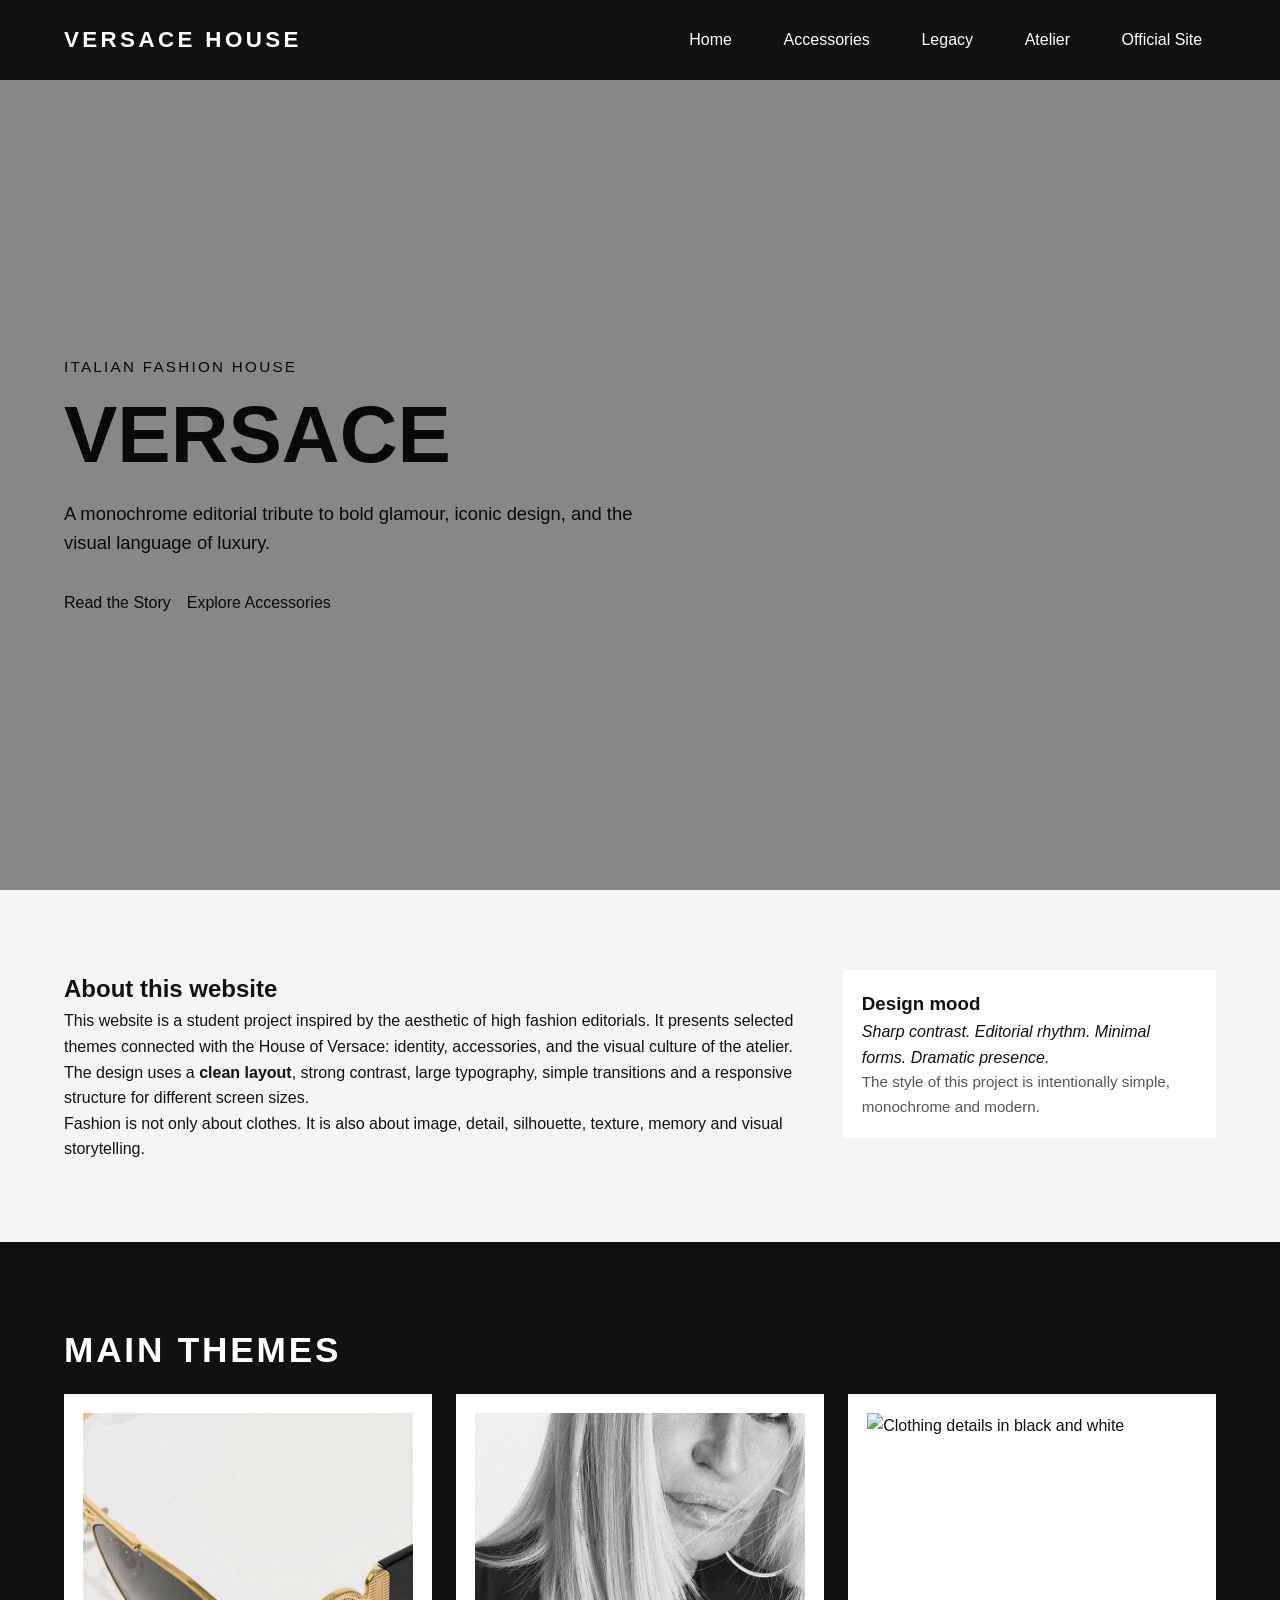
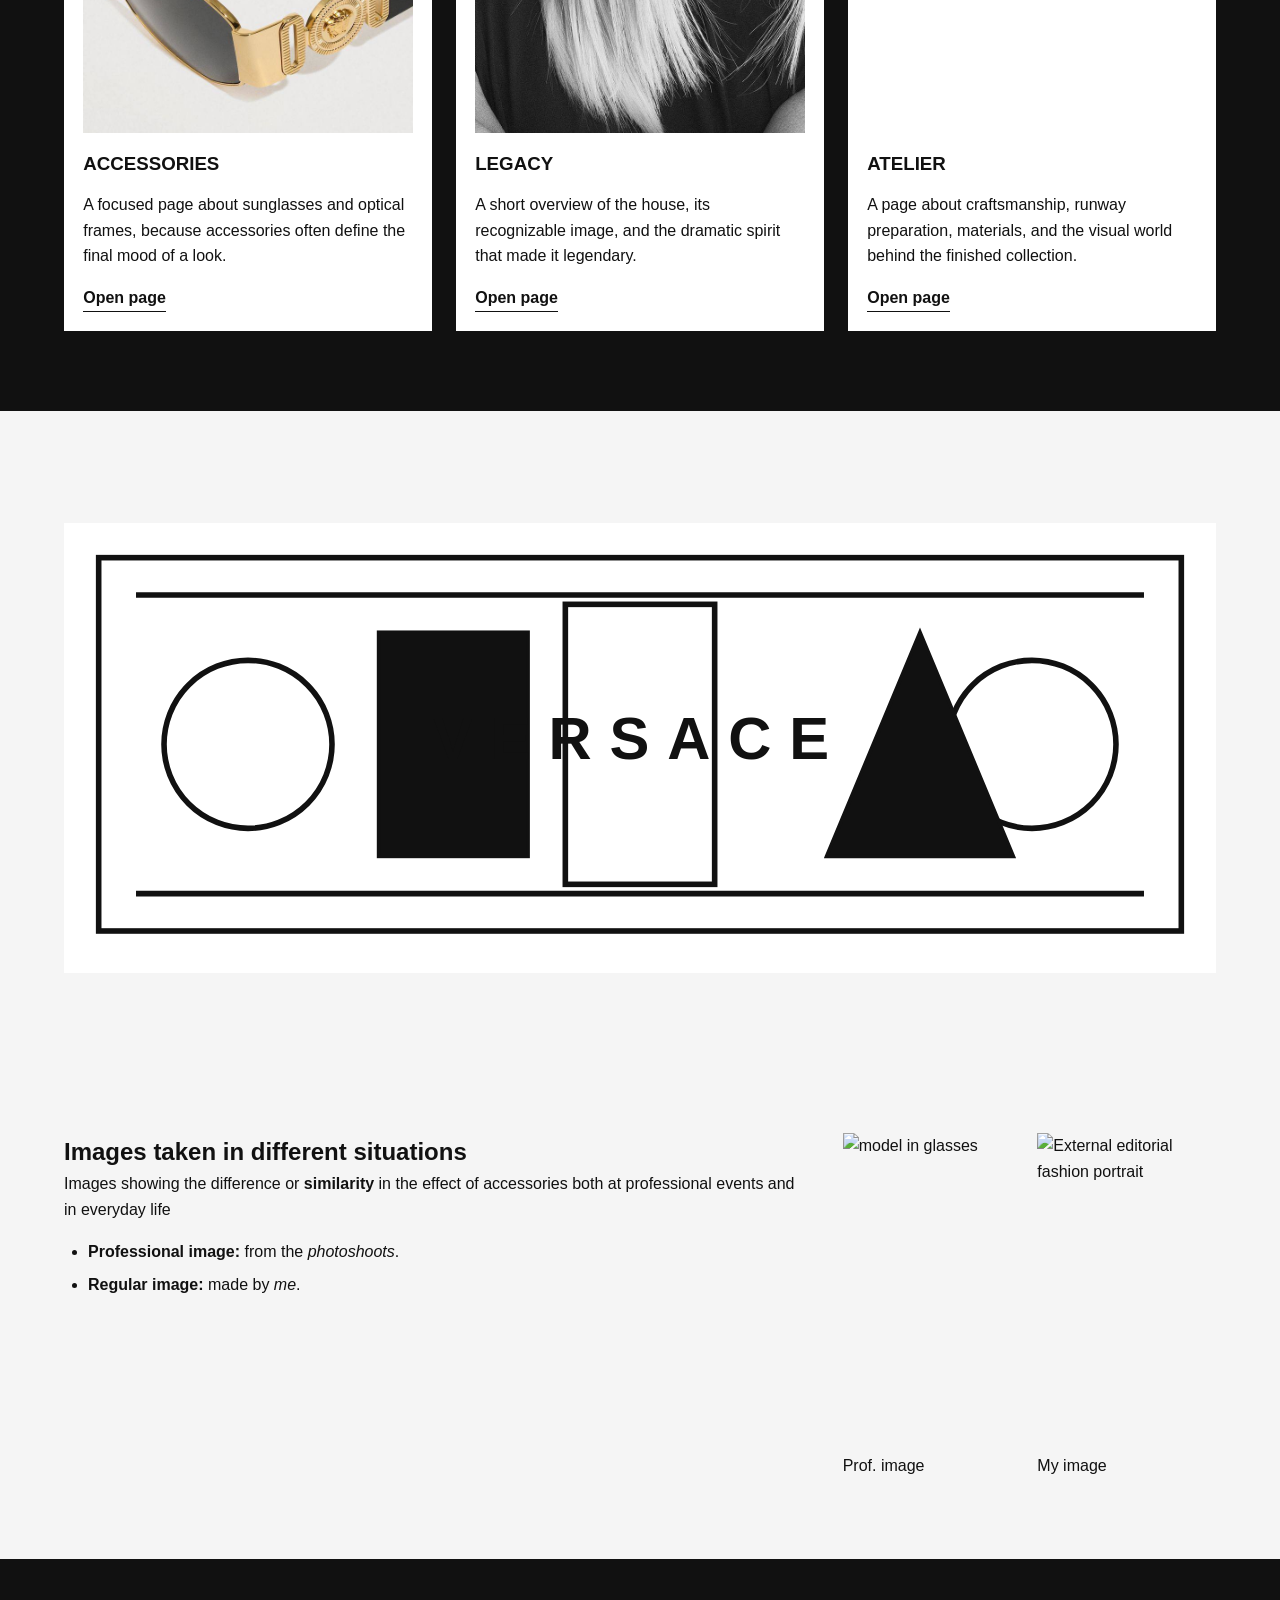
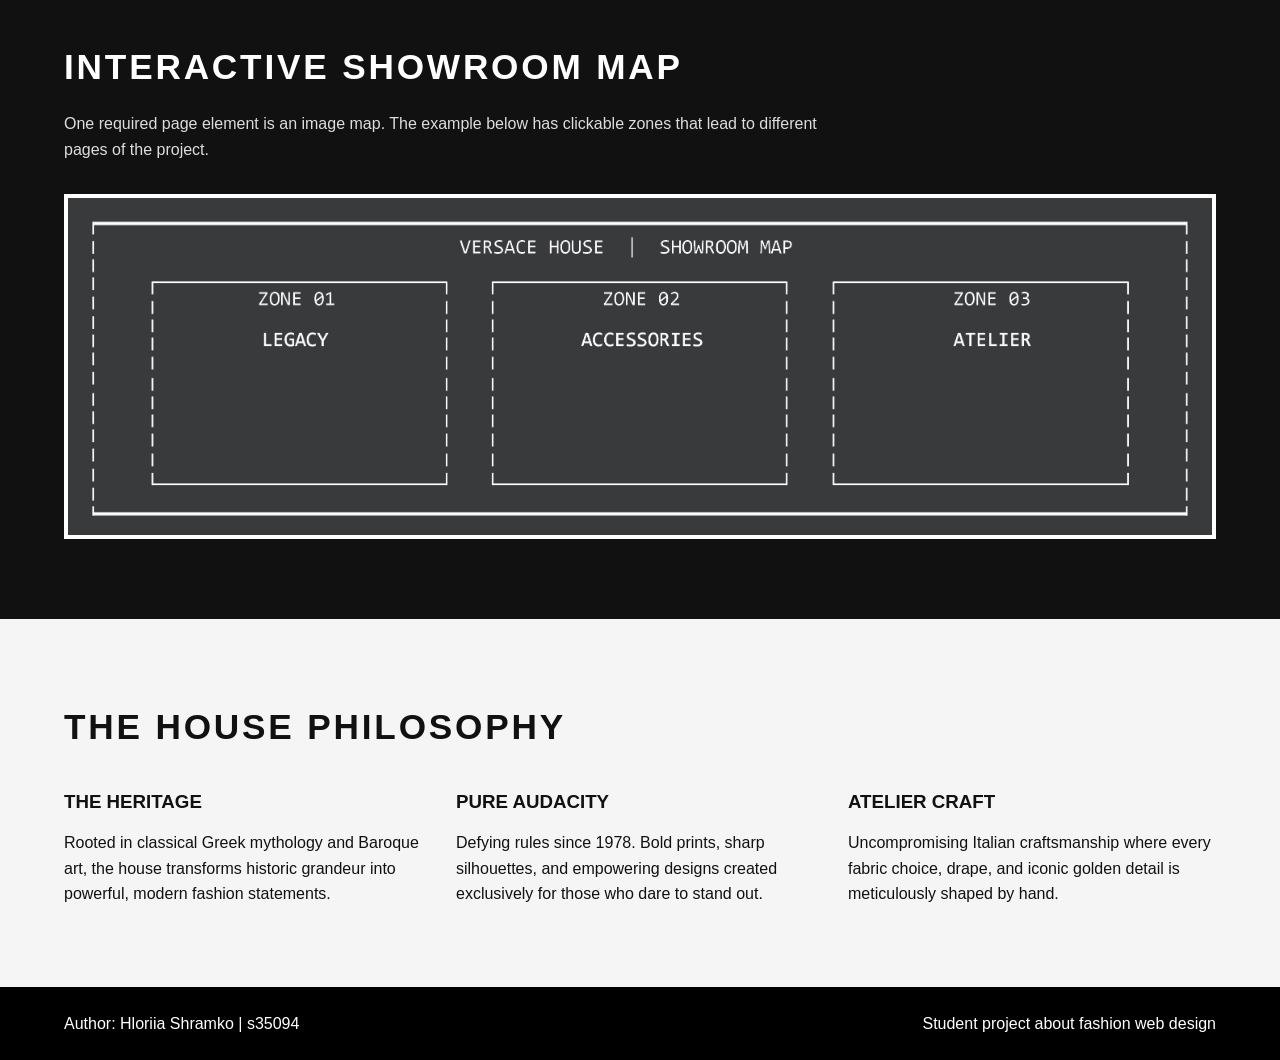
==== index.html @ b8b92d96 "Update index.html" ====
<!DOCTYPE html>
<html lang="en">
<head>
 <meta charset="UTF-8">
 <meta name="viewport" content="width=device-width, initial-scale=1.0">
 <title>Versace House | Home</title>
 <link rel="stylesheet" href="style.css">
</head>
<body>
 <header class="site-header">
  <div class="container header-row">
   <a href="index.html" class="logo">VERSACE HOUSE</a>
   <button class="menu-btn" id="menuBtn">Menu</button>
   <nav class="main-nav" id="mainNav">
    <a href="index.html">Home</a>
    <a href="accessories.html">Accessories</a>
    <a href="legacy.html">Legacy</a>
    <a href="atelier.html">Atelier</a>
    <a href="https://www.versace.com/" target="_blank">Official Site</a>
   </nav>
  </div>
 </header>
<main>
 <section class="hero hero-home">
  <div class="overlay"></div>
  <div class="container hero-container">
   <p class="hero-kicker">Italian Fashion House</p>
   <h1>Versace</h1>
   <p class="hero-text">A monochrome editorial tribute to bold glamour, iconic design, and the visual language of luxury.</p>
   <div class="hero-buttons">
    <a href="legacy.html">Read the Story</a>
    <a href="accessories.html">Explore Accessories</a>
   </div>
  </div>
 </section>
 <section class="intro section">
  <div class="container two-columns">
   <article>
    <h2>About this website</h2>
    <p>This website is a student project inspired by the aesthetic of high fashion editorials. It presents selected themes connected with the House of Versace: identity, accessories, and the visual culture of the atelier.</p>
    <p>The design uses a <b>clean layout</b>, strong contrast, large typography, simple transitions and a responsive structure for different screen sizes.</p>
    <p>Fashion is not only about clothes. It is also about image, detail, silhouette, texture, memory and visual storytelling.</p>
   </article>
   <div class="quote-box">
    <h3>Design mood</h3>
    <p><i>Sharp contrast. Editorial rhythm. Minimal forms. Dramatic presence.</i></p>
    <p class="small-text">The style of this project is intentionally simple, monochrome and modern.</p>
   </div>
  </div>
 </section>
 <section class="section dark-section">
  <div class="container">
   <h2 class="section-title">Main themes</h2>
   <div class="cards-grid">
    <article class="card">
     <img src="images/sunglasses-local.jpg" alt="Versace sunglasses close-up">
     <h3>Accessories</h3>
     <p>A focused page about sunglasses and optical frames, because accessories often define the final mood of a look.</p>
     <a href="accessories.html" class="text-link">Open page</a>
    </article>
    <article class="card">
     <img src="images/legacy-main.jpg" alt="Black and white Versace portrait">
     <h3>Legacy</h3>
     <p>A short overview of the house, its recognizable image, and the dramatic spirit that made it legendary.</p>
     <a href="legacy.html" class="text-link">Open page</a>
    </article>
    <article class="card">
     <img src="images/atelier-main.jpg" alt="Clothing details in black and white">
     <h3>Atelier</h3>
     <p>A page about craftsmanship, runway preparation, materials, and the visual world behind the finished collection.</p>
     <a href="atelier.html" class="text-link">Open page</a>
    </article>
   </div>
  </div>
 </section>
 <section class="section">
  <div class="container">
   <div class="svg-wrap">
    <svg viewBox="0 0 600 220" class="fashion-svg" xmlns="http://www.w3.org/2000/svg">
     <rect x="10" y="10" width="580" height="200" class="svg-stroke"></rect>
     <circle cx="90" cy="110" r="45" class="svg-stroke"></circle>
     <circle cx="510" cy="110" r="45" class="svg-stroke"></circle>
     <rect x="160" y="50" width="80" height="120" class="svg-fill"></rect>
     <rect x="260" y="35" width="80" height="150" class="svg-stroke"></rect>
     <polygon points="400,170 450,50 500,170" class="svg-fill"></polygon>
     <line x1="30" y1="190" x2="570" y2="190" class="svg-stroke"></line>
     <line x1="30" y1="30" x2="570" y2="30" class="svg-stroke"></line>
     <text x="300" y="118" text-anchor="middle" class="svg-text">VERSACE</text>
    </svg>
   </div>
  </div>
 </section>
 <section class="section image-text-section">
  <div class="container two-columns">
   <div>
    <h2>Images taken in different situations</h2>
    <p>Images showing the difference or <b>similarity</b> in the effect of accessories both at professional events and in everyday life</p>
    <ul class="simple-list">
     <li><b>Professional image:</b> from the <i>photoshoots</i>.</li>
     <li><b>Regular image:</b> made by <i>me</i>.</li>
    </ul>
   </div>
   <div class="image-demo-grid">
    <div class="image-box">
     <img src="images/photoshoot-glasses.jpg" alt="model in glasses">
     <p class="caption">Prof. image</p>
    </div>
    <div class="image-box">
     <img src="https://images.unsplash.com/photo-1515886657613-9f3515b0c78f?auto=format&fit=crop&w=900&q=80" alt="External editorial fashion portrait">
     <p class="caption">My image</p>
    </div>
   </div>
  </section>
  <section class="section dark-section">
   <div class="container">
    <h2 class="section-title">Interactive showroom map</h2>
    <p class="section-intro">One required page element is an image map. The example below has clickable zones that lead to different pages of the project.</p>
     <div class="map-box">
      <img src="images/map-showroom.jpg" alt="Showroom plan with clickable areas" usemap="#showroom-map" class="map-image">
      <map name="showroom-map">
        <area shape="rect" coords="20,20,220,180" href="legacy.html" alt="Open legacy page">
        <area shape="rect" coords="240,20,440,180" href="accessories.html" alt="Open accessories page">
        <area shape="rect" coords="460,20,660,180" href="atelier.html" alt="Open atelier page">
      </map>
     </div>
   </div>
  </section>
  <section class="section">
   <div class="container">
    <h2 class="section-title">The House Philosophy</h2>
    <div class="three-columns">
     <div class="column-item">
      <h3>The Heritage</h3>
      <p>Rooted in classical Greek mythology and Baroque art, the house transforms  historic grandeur into powerful, modern fashion statements.</p>
     </div>
     <div class="column-item">
       <h3>Pure Audacity</h3>
        <p>Defying rules since 1978. Bold prints, sharp silhouettes, and empowering designs created exclusively for those who dare to stand out.</p>
     </div>
     <div class="column-item">
      <h3>Atelier Craft</h3>
      <p>Uncompromising Italian craftsmanship where every fabric choice, drape, and iconic golden detail is meticulously shaped by hand.</p>
     </div>
    </div>
   </div>
  </section>
</main>
<footer class="site-footer">
 <div class="container footer-row">
  <p>Author: Hloriia Shramko | s35094</p>
  <p>Student project about fashion web design</p>
 </div>
</footer>
 <script src="script.js"></script>
</body>
</html>
---- style.css ----
/* ===== BASIC RESET ===== */
* {
  box-sizing: border-box;
  margin: 0;
  padding: 0;
}
html {
  scroll-behavior: smooth;
}
body {
  font-family: Arial, Helvetica, sans-serif;
  background-color: #f5f5f5;
  color: #111111;
  line-height: 1.6;
}
/* ===== GENERAL ===== */
.container {
  width: 90%;
  max-width: 1400px;
  margin: 0 auto;
}
.section {
  padding: 5rem 0;
}
.section-title {
  font-size: 2.2rem;
  margin-bottom: 1rem;
  text-transform: uppercase;
  letter-spacing: 0.08em;
}
.section-intro {
  max-width: 800px;
  margin-bottom: 2rem;
  color: #444444;
}
.small-text {
  font-size: 0.95rem;
  color: #555555;
}
img {
  width: 100%;
  display: block;
}
a {
  text-decoration: none;
  color: inherit;
}
ul.simple-list {
  margin-top: 1rem;
  margin-left: 1.5rem;
}
ul.simple-list li {
  margin-bottom: 0.5rem;
}
/* ===== HEADER ===== */
.site-header {
  background-color: #111111;
  color: #ffffff;
  position: sticky;
  top: 0;
  z-index: 1000;
}
.header-row {
  min-height: 80px;
  display: flex;
  justify-content: space-between;
  align-items: center;
  gap: 2rem;
}
.logo {
  font-size: 1.4rem;
  font-weight: bold;
  letter-spacing: 0.15em;
}
.main-nav {
  display: flex;
  gap: 1.5rem;
  align-items: center;
}
.main-nav a {
  padding: 0.5rem 0.8rem;
  border: 1px solid transparent;
  transition: all 0.3s ease;
}
.main-nav a:hover {
  border-color: #ffffff;
  background-color: #ffffff;
  color: #111111;
}
.menu-btn {
  display: none;
  background-color: #ffffff;
  color: #111111;
  border: none;
  padding: 0.7rem 1rem;
  cursor: pointer;
  font-weight: bold;
}
/* ===== HERO ===== */
.hero,
.sub-hero {
  position: relative;
  min-height: 90vh;
  background-position: center;
  background-size: cover;
  display: flex;
  align-items: center;
  overflow: hidden;
}
.hero-home {
  background-image: url("images/hero-main.jpg");
}
.hero-eyewear {
  background-image: url("images/eyewear-main.jpg");
}
.hero-legacy {
  background-image: url("images/legacy-main.jpg");
}
.hero-atelier {
  background-image: url("images/atelier-main.jpg");
}
.overlay {
  position: absolute;
  inset: 0;
  background-color: rgba(0, 0, 0, 0.45);
}
.hero-content {
  position: relative;
  z-index: 2;
  color: #ffffff;
  max-width: 700px;
  animation: fadeUp 1.3s ease;
}
.hero-kicker {
  text-transform: uppercase;
  letter-spacing: 0.15em;
  margin-bottom: 1rem;
  font-size: 0.95rem;
}
.hero h1,
.sub-hero h1 {
  font-size: 5rem;
  line-height: 1;
  text-transform: uppercase;
  margin-bottom: 1.5rem;
}
.hero-text {
  font-size: 1.15rem;
  max-width: 600px;
  margin-bottom: 2rem;
}
.hero-buttons {
  display: flex;
  flex-wrap: wrap;
  gap: 1rem;
}
/* ===== BUTTONS ===== */
.btn {
  display: inline-block;
  padding: 0.9rem 1.5rem;
  background-color: #111111;
  color: #ffffff;
  border: 1px solid #111111;
  transition: all 0.35s ease;
}
.btn:hover {
  background-color: #ffffff;
  color: #111111;
  transform: translateY(-3px);
  box-shadow: 0 12px 20px rgba(0, 0, 0, 0.15);
}
.btn-outline {
  background-color: transparent;
  border: 1px solid #ffffff;
}
.btn-outline:hover {
  background-color: #ffffff;
  color: #111111;
}
.text-link {
  display: inline-block;
  margin-top: 1rem;
  font-weight: bold;
  border-bottom: 1px solid #111111;
  transition: all 0.3s ease;
}
.text-link:hover {
  opacity: 0.7;
}
/* ===== LAYOUTS ===== */
.two-columns {
  display: grid;
  grid-template-columns: 2fr 1fr;
  gap: 2rem;
  align-items: start;
}
.three-columns {
  display: grid;
  grid-template-columns: repeat(3, 1fr);
  gap: 1.5rem;
}
.cards-grid {
  display: grid;
  grid-template-columns: repeat(3, 1fr);
  gap: 1.5rem;
}
.image-demo-grid {
  display: grid;
  grid-template-columns: 1fr 1fr;
  gap: 1rem;
}
.gallery-grid {
  display: grid;
  grid-template-columns: repeat(4, 1fr);
  gap: 1rem;
}
.card,
.quote-box,
.timeline-item,
.side-image,
.image-demo-grid figure {
  background-color: #ffffff;
  padding: 1.2rem;
}
.card img,
.side-image img,
.gallery-grid img,
.image-demo-grid img {
  height: 320px;
  object-fit: cover;
}
.card h3,
.three-columns h3,
.timeline-item h3 {
  margin: 1rem 0 0.8rem 0;
  text-transform: uppercase;
}
.timeline-like {
  display: grid;
  grid-template-columns: repeat(3, 1fr);
  gap: 1.5rem;
  margin-top: 2rem;
}
.center-box {
  margin-top: 2rem;
  text-align: center;
}
.dark-section {
  background-color: #111111;
  color: #ffffff;
}
.dark-section .card {
  color: #111111;
}
.dark-section .section-intro {
  color: #dddddd;
}
/* ===== SVG ===== */
.svg-wrap {
  margin-top: 2rem;
  background-color: #ffffff;
  padding: 1rem;
}
.fashion-svg {
  width: 100%;
  height: auto;
}
.svg-stroke {
  fill: none;
  stroke: #111111;
  stroke-width: 3;
}
.svg-fill {
  fill: #111111;
  stroke: #111111;
  stroke-width: 2;
}
.svg-text {
  font-size: 2rem;
  font-weight: bold;
  letter-spacing: 0.3em;
  fill: #111111;
}
/* ===== MAP ===== */
.map-box {
  margin-top: 2rem;
}
.map-image {
  max-width: 100%;
  border: 4px solid #ffffff;
}
/* ===== FOOTER ===== */
.site-footer {
  background-color: #000000;
  color: #ffffff;
  padding: 1.5rem 0;
}
.footer-row {
  display: flex;
  justify-content: space-between;
  gap: 1rem;
  flex-wrap: wrap;
}
/* ===== SIMPLE ANIMATION ===== */
@keyframes fadeUp {
  from {
    opacity: 0;
    transform: translateY(30px);
  }
  to {
    opacity: 1;
    transform: translateY(0);
  }
}
/* ===== RESPONSIVE ===== */
@media (max-width: 900px) {
  .two-columns,
  .three-columns,
  .cards-grid,
  .timeline-like,
  .gallery-grid,
  .image-demo-grid {
    grid-template-columns: 1fr 1fr;
  }
  .hero h1,
  .sub-hero h1 {
    font-size: 3.5rem;
  }
}
@media (max-width: 768px) {
  .menu-btn {
    display: block;
  }
  .main-nav {
    display: none;
    width: 100%;
    flex-direction: column;
    align-items: flex-start;
    padding-bottom: 1rem;
  }
  .main-nav.show {
    display: flex;
  }
  .header-row {
    flex-wrap: wrap;
    padding: 1rem 0;
  }
  .two-columns,
  .three-columns,
  .cards-grid,
  .timeline-like,
  .gallery-grid,
  .image-demo-grid {
    grid-template-columns: 1fr;
  }
  .hero,
  .sub-hero {
    min-height: 75vh;
  }
  .hero h1,
  .sub-hero h1 {
    font-size: 2.7rem;
  }
  .section {
    padding: 3.5rem 0;
  }
}
@media (min-width: 1600px) {
  body {
    font-size: 1.1rem;
  }
  .hero h1,
  .sub-hero h1 {
    font-size: 6rem;
  }
  .card img,
  .side-image img,
  .gallery-grid img,
  .image-demo-grid img {
    height: 380px;
  }
}
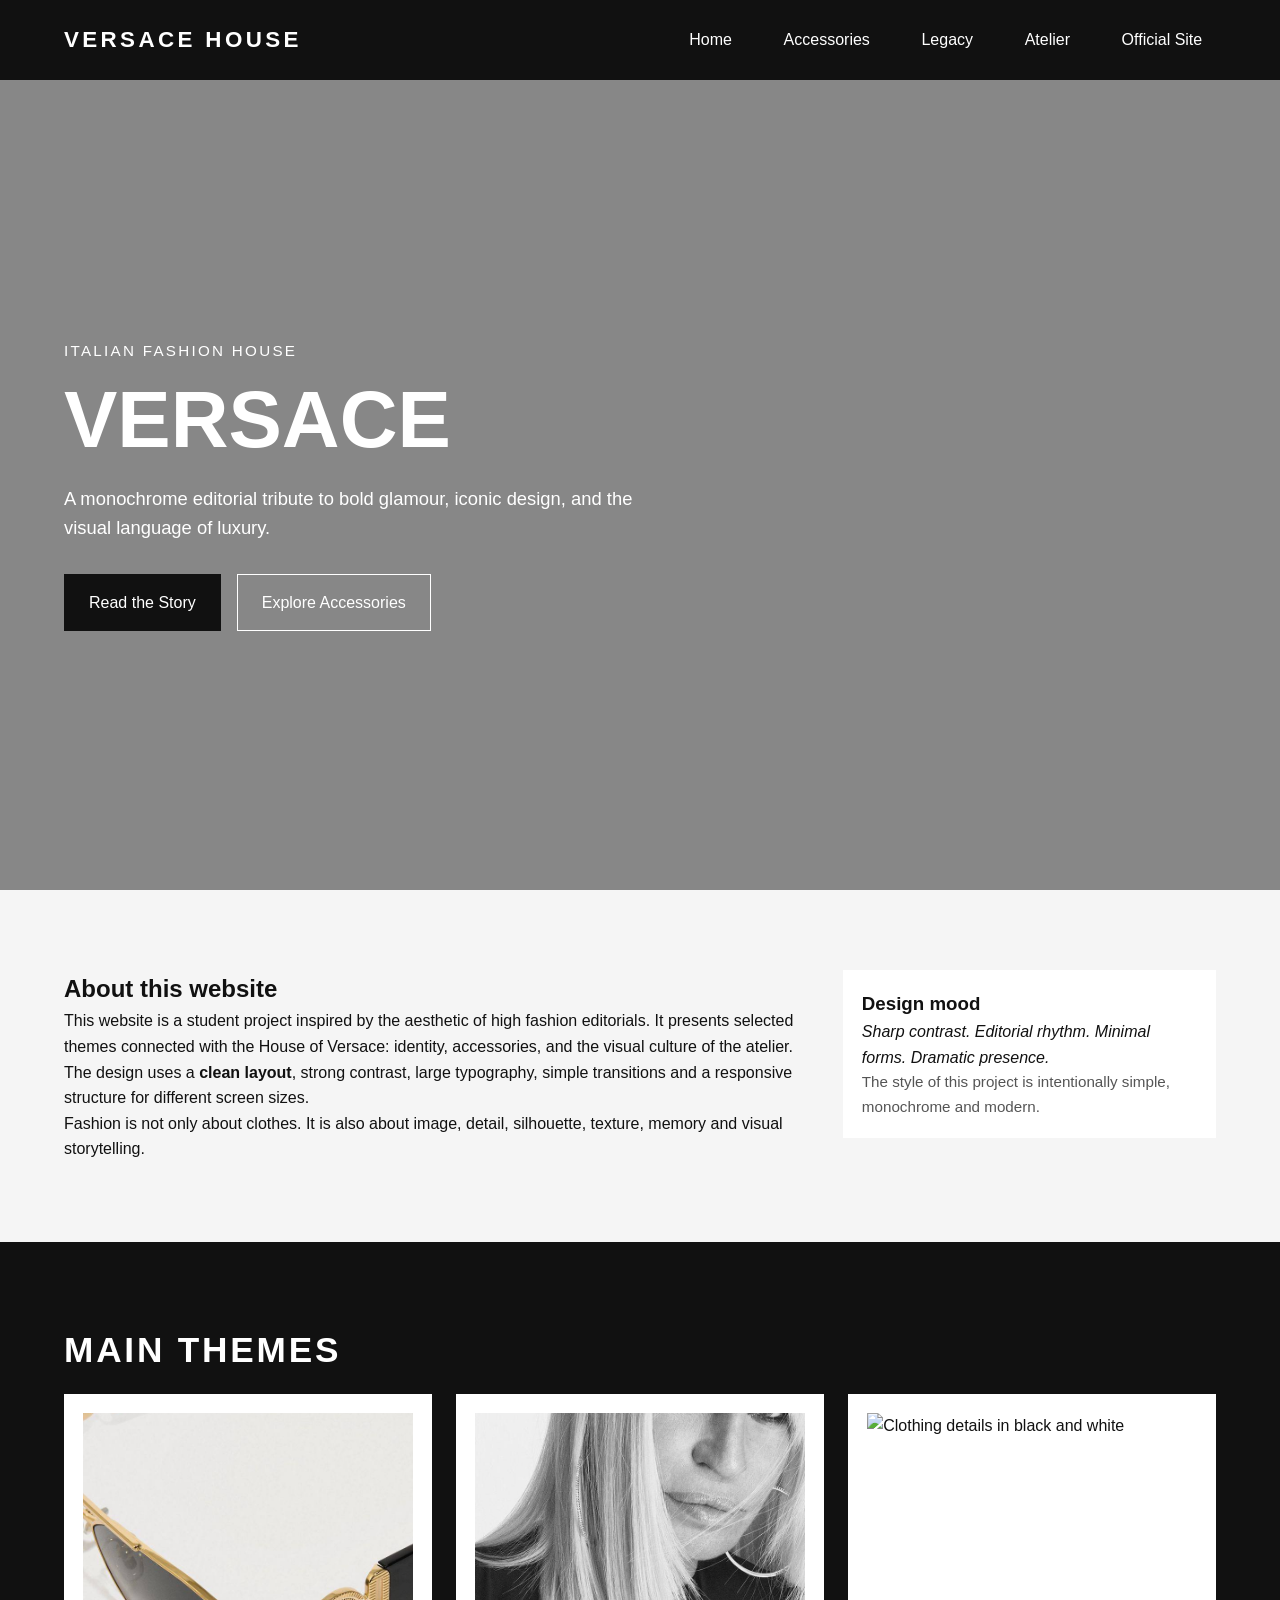
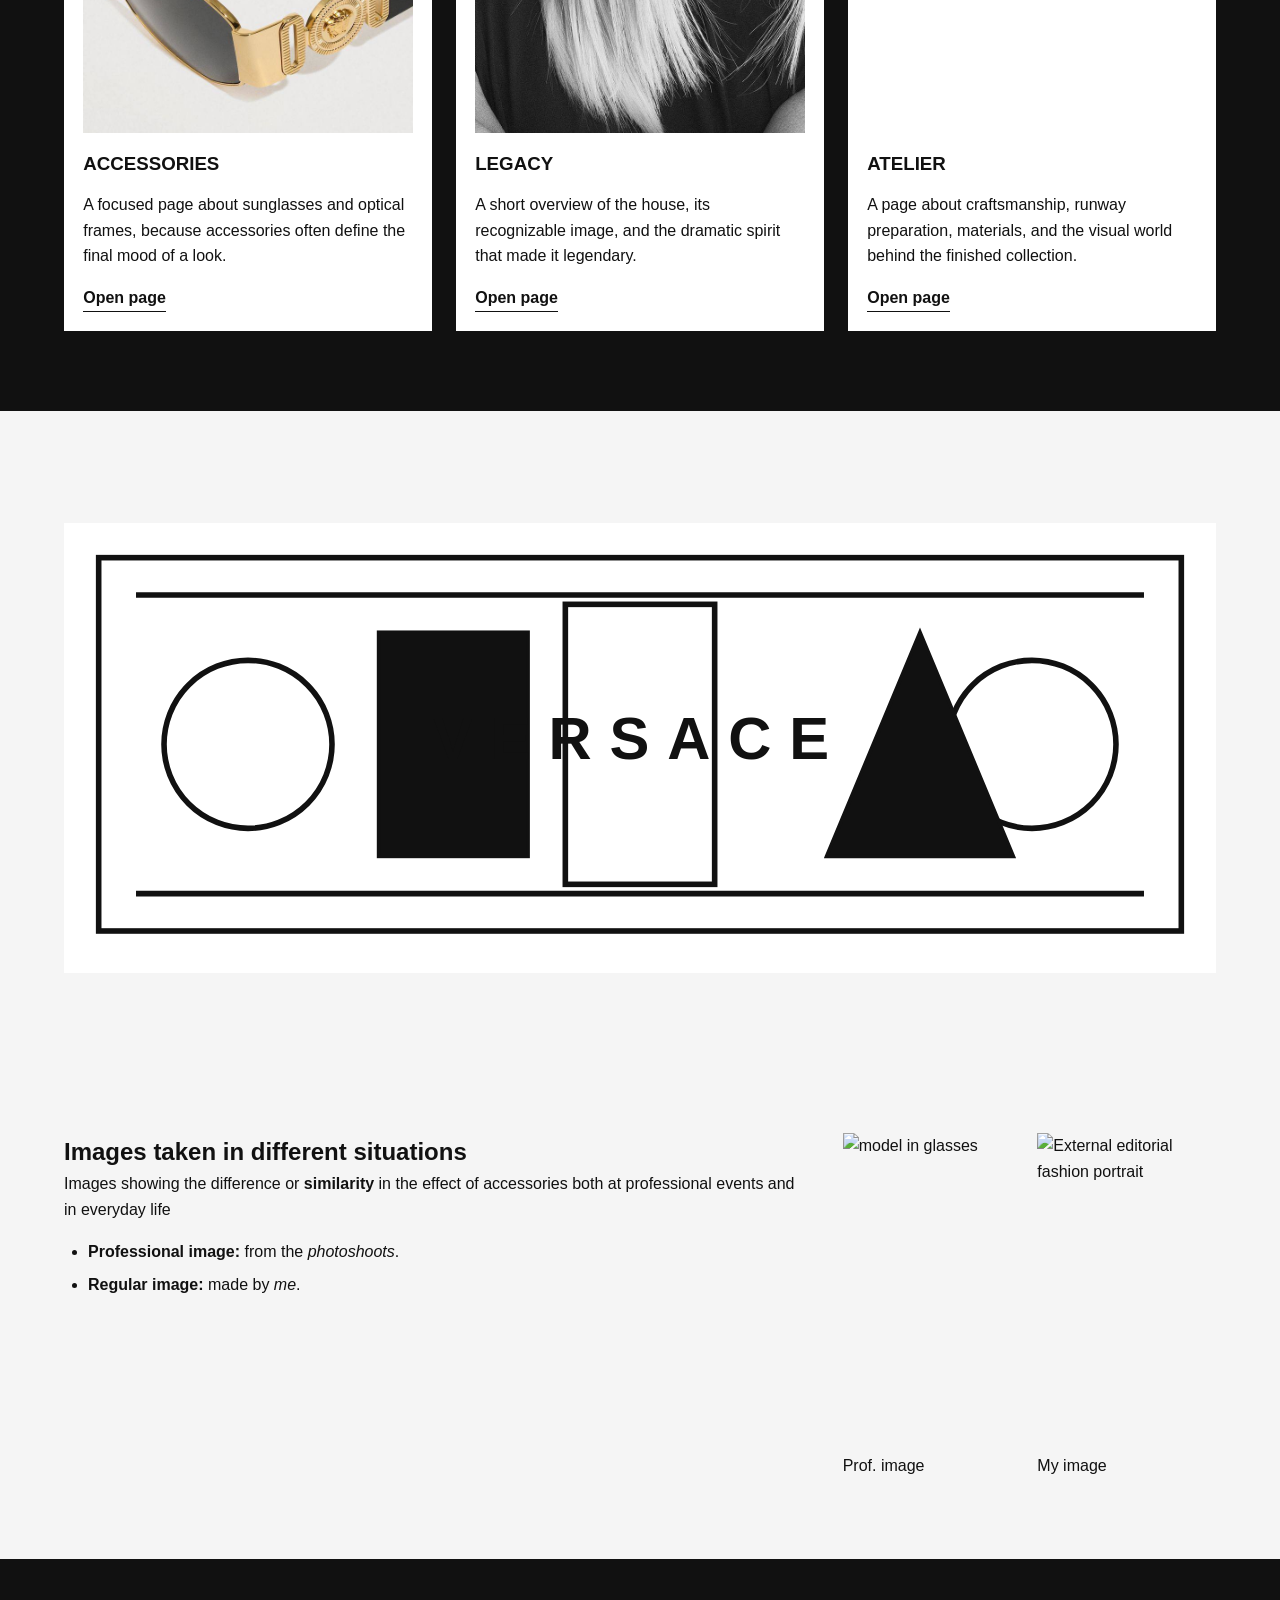
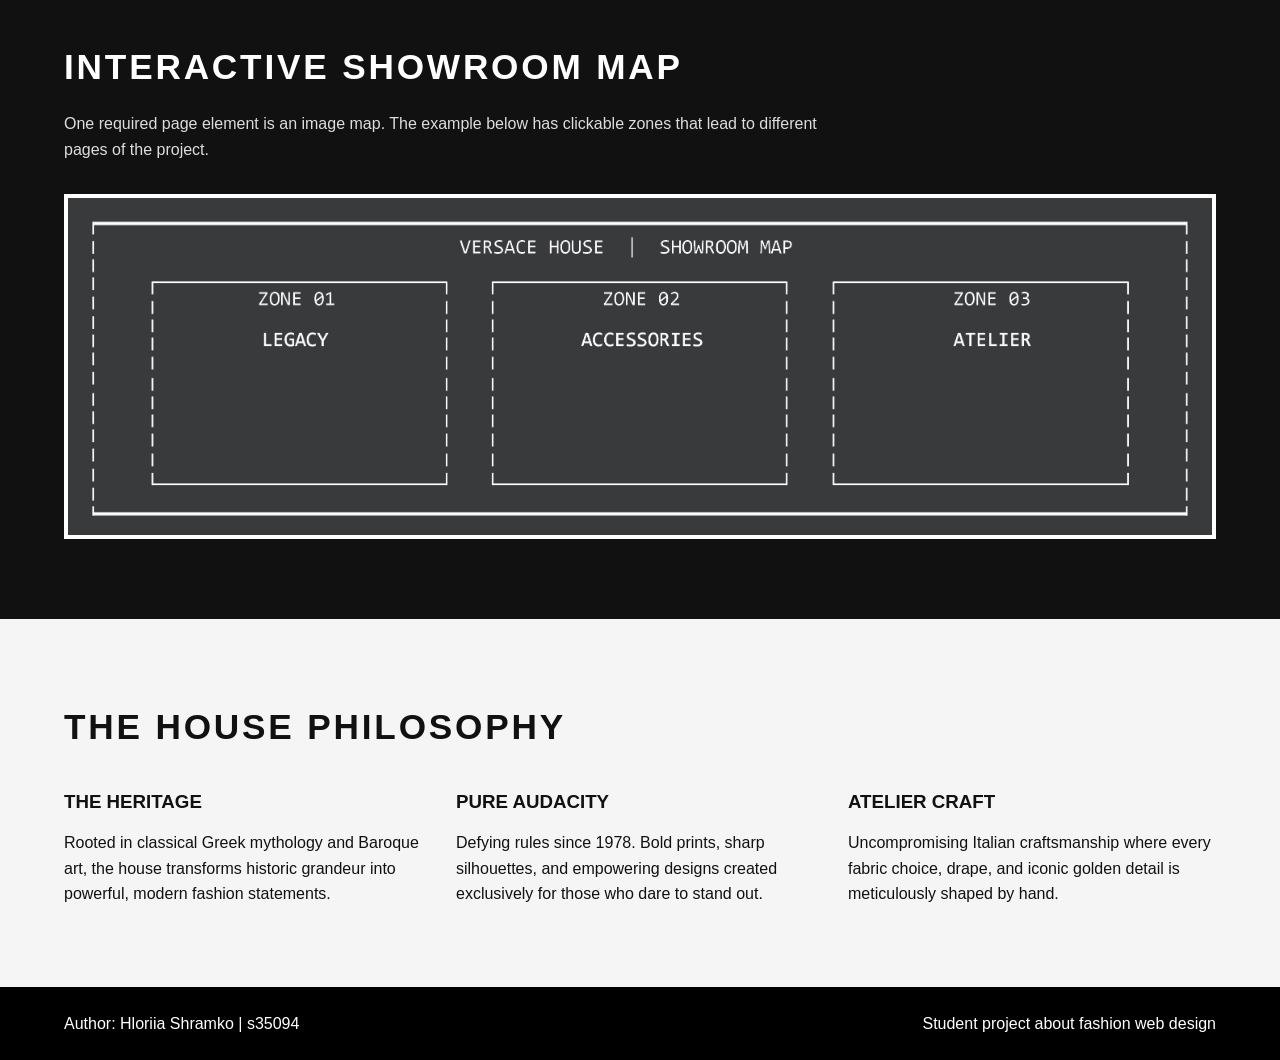
==== commit 0c92af1e: "Update index.html" ====
--- a/index.html
+++ b/index.html
@@ -23,13 +23,15 @@
 <main>
  <section class="hero hero-home">
   <div class="overlay"></div>
-  <div class="container hero-container">
-   <p class="hero-kicker">Italian Fashion House</p>
-   <h1>Versace</h1>
-   <p class="hero-text">A monochrome editorial tribute to bold glamour, iconic design, and the visual language of luxury.</p>
-   <div class="hero-buttons">
-    <a href="legacy.html">Read the Story</a>
-    <a href="accessories.html">Explore Accessories</a>
+  <div class="container">
+   <div class="hero-content">
+    <p class="hero-kicker">Italian Fashion House</p>
+    <h1>Versace</h1>
+    <p class="hero-text">A monochrome editorial tribute to bold glamour, iconic design, and the visual language of luxury.</p>
+    <div class="hero-buttons">
+     <a href="legacy.html" class="btn">Read the Story</a>
+     <a href="accessories.html" class="btn btn-outline">Explore Accessories</a>
+    </div>
    </div>
   </div>
  </section>
@@ -56,8 +58,7 @@
      <img src="images/sunglasses-local.jpg" alt="Versace sunglasses close-up">
      <h3>Accessories</h3>
      <p>A focused page about sunglasses and optical frames, because accessories often define the final mood of a look.</p>
-     <a href="accessories.html" class="text-link">Open page</a>
-    </article>
+     <a href="accessories.html" class="text-link">Open page</a> </article>
     <article class="card">
      <img src="images/legacy-main.jpg" alt="Black and white Versace portrait">
      <h3>Legacy</h3>
@@ -73,7 +74,7 @@
    </div>
   </div>
  </section>
- <section class="section">
+ <div class="section">
   <div class="container">
    <div class="svg-wrap">
     <svg viewBox="0 0 600 220" class="fashion-svg" xmlns="http://www.w3.org/2000/svg">
@@ -89,14 +90,12 @@
     </svg>
    </div>
   </div>
- </section>
+ </div>
  <section class="section image-text-section">
   <div class="container two-columns">
    <div>
-    <h2>Images taken in different situations</h2>
-    <p>Images showing the difference or <b>similarity</b> in the effect of accessories both at professional events and in everyday life</p>
-    <ul class="simple-list">
-     <li><b>Professional image:</b> from the <i>photoshoots</i>.</li>
+    <h2>Images taken in different situations</h2> <p>Images showing the difference or <b>similarity</b> in the effect of accessories both at professional events and in everyday life</p>
+    <ul class="simple-list"> <li><b>Professional image:</b> from the <i>photoshoots</i>.</li>
      <li><b>Regular image:</b> made by <i>me</i>.</li>
     </ul>
    </div>
@@ -110,40 +109,40 @@
      <p class="caption">My image</p>
     </div>
    </div>
-  </section>
-  <section class="section dark-section">
-   <div class="container">
-    <h2 class="section-title">Interactive showroom map</h2>
-    <p class="section-intro">One required page element is an image map. The example below has clickable zones that lead to different pages of the project.</p>
-     <div class="map-box">
-      <img src="images/map-showroom.jpg" alt="Showroom plan with clickable areas" usemap="#showroom-map" class="map-image">
-      <map name="showroom-map">
-        <area shape="rect" coords="20,20,220,180" href="legacy.html" alt="Open legacy page">
-        <area shape="rect" coords="240,20,440,180" href="accessories.html" alt="Open accessories page">
-        <area shape="rect" coords="460,20,660,180" href="atelier.html" alt="Open atelier page">
-      </map>
-     </div>
-   </div>
-  </section>
-  <section class="section">
-   <div class="container">
-    <h2 class="section-title">The House Philosophy</h2>
-    <div class="three-columns">
-     <div class="column-item">
-      <h3>The Heritage</h3>
-      <p>Rooted in classical Greek mythology and Baroque art, the house transforms  historic grandeur into powerful, modern fashion statements.</p>
-     </div>
-     <div class="column-item">
-       <h3>Pure Audacity</h3>
-        <p>Defying rules since 1978. Bold prints, sharp silhouettes, and empowering designs created exclusively for those who dare to stand out.</p>
-     </div>
-     <div class="column-item">
-      <h3>Atelier Craft</h3>
-      <p>Uncompromising Italian craftsmanship where every fabric choice, drape, and iconic golden detail is meticulously shaped by hand.</p>
-     </div>
+  </div> </section>
+ <section class="section dark-section">
+  <div class="container">
+   <h2 class="section-title">Interactive showroom map</h2>
+   <p class="section-intro">One required page element is an image map. The example below has clickable zones that lead to different pages of the project.</p>
+    <div class="map-box">
+     <img src="images/map-showroom.jpg" alt="Showroom plan with clickable areas" usemap="#showroom-map" class="map-image">
+     <map name="showroom-map">
+       <area shape="rect" coords="20,20,220,180" href="legacy.html" alt="Open legacy page">
+       <area shape="rect" coords="240,20,440,180" href="accessories.html" alt="Open accessories page">
+       <area shape="rect" coords="460,20,660,180" href="atelier.html" alt="Open atelier page">
+     </map>
+    </div>
+  </div>
+ </section>
+ <section class="section">
+  <div class="container">
+   <h2 class="section-title">The House Philosophy</h2>
+   <div class="three-columns">
+    <div class="column-item">
+     <h3>The Heritage</h3>
+     <p>Rooted in classical Greek mythology and Baroque art, the house transforms historic grandeur into powerful, modern fashion statements.</p>
+    </div>
+    <div class="column-item">
+      <h3>Pure Audacity</h3>
+       <p>Defying rules since 1978. Bold prints, sharp silhouettes, and empowering designs created exclusively for those who dare to stand out.</p>
+    </div>
+    <div class="column-item">
+     <h3>Atelier Craft</h3>
+     <p>Uncompromising Italian craftsmanship where every fabric choice, drape, and iconic golden detail is meticulously shaped by hand.</p>
     </div>
    </div>
-  </section>
+  </div>
+ </section>
 </main>
 <footer class="site-footer">
  <div class="container footer-row">
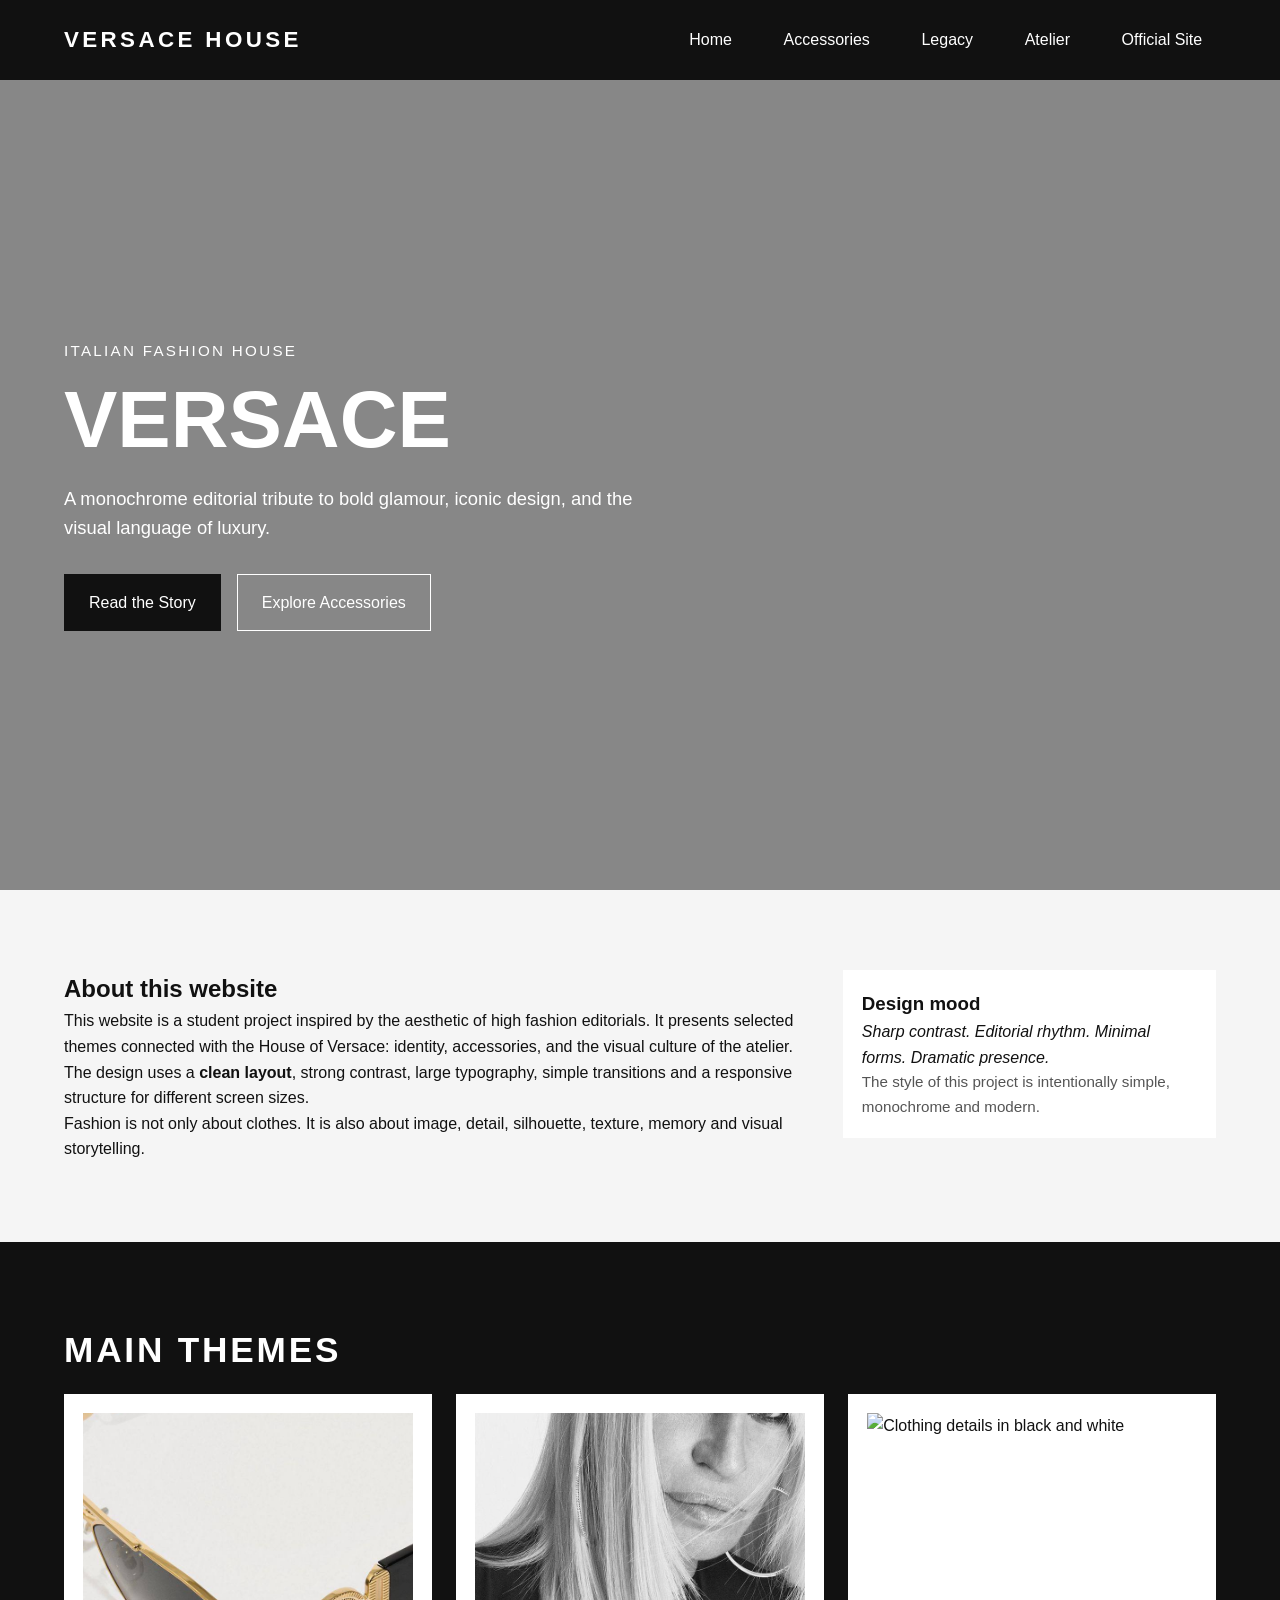
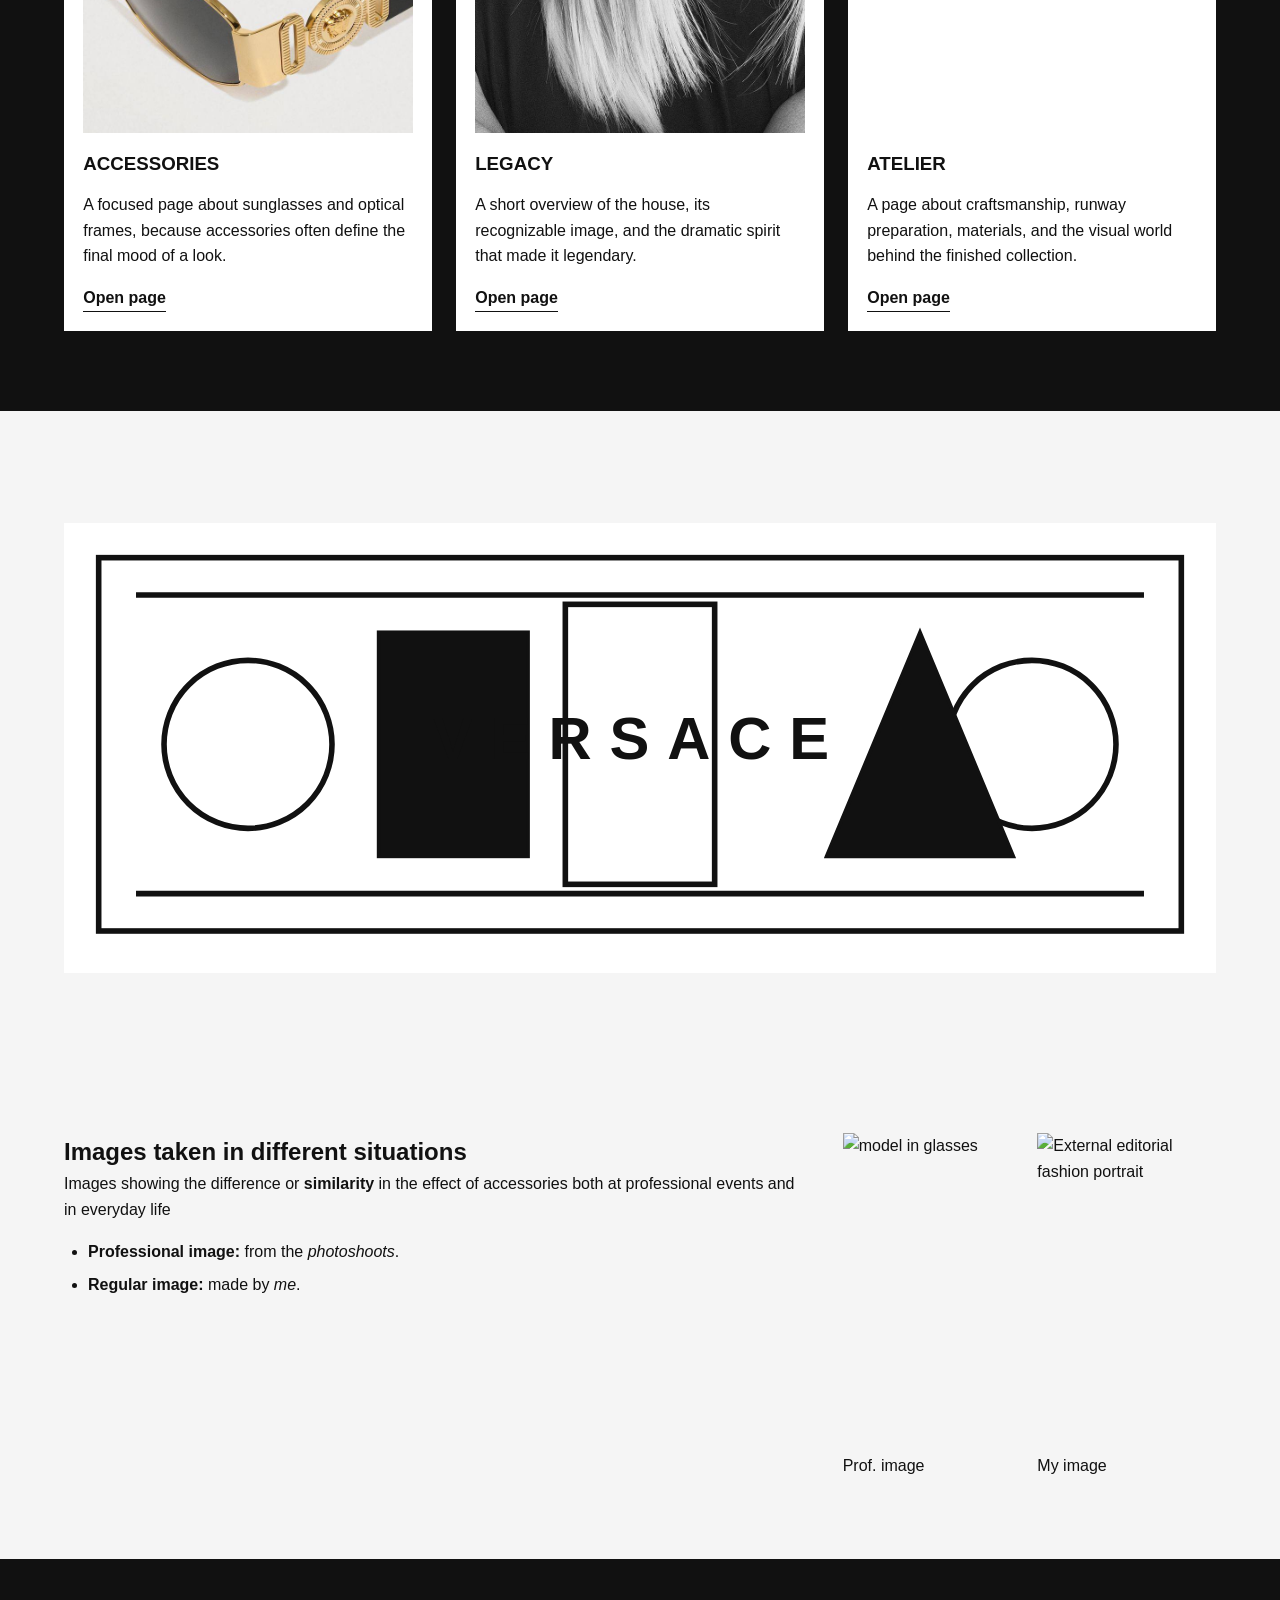
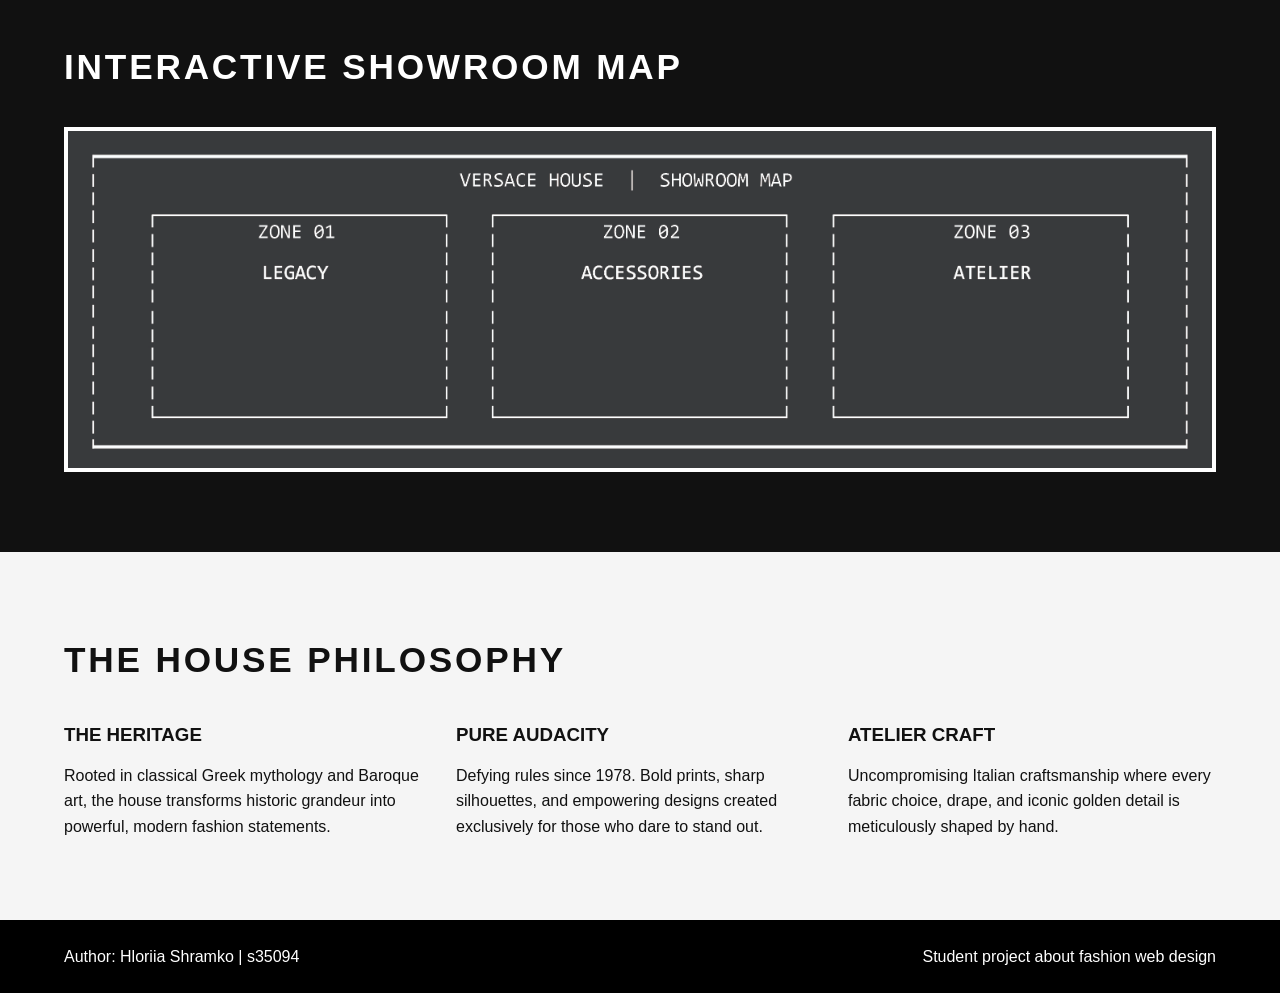
==== commit 61efc2aa: "Update index.html" ====
--- a/index.html
+++ b/index.html
@@ -113,8 +113,7 @@
  <section class="section dark-section">
   <div class="container">
    <h2 class="section-title">Interactive showroom map</h2>
-   <p class="section-intro">One required page element is an image map. The example below has clickable zones that lead to different pages of the project.</p>
-    <div class="map-box">
+   <div class="map-box">
      <img src="images/map-showroom.jpg" alt="Showroom plan with clickable areas" usemap="#showroom-map" class="map-image">
      <map name="showroom-map">
        <area shape="rect" coords="20,20,220,180" href="legacy.html" alt="Open legacy page">
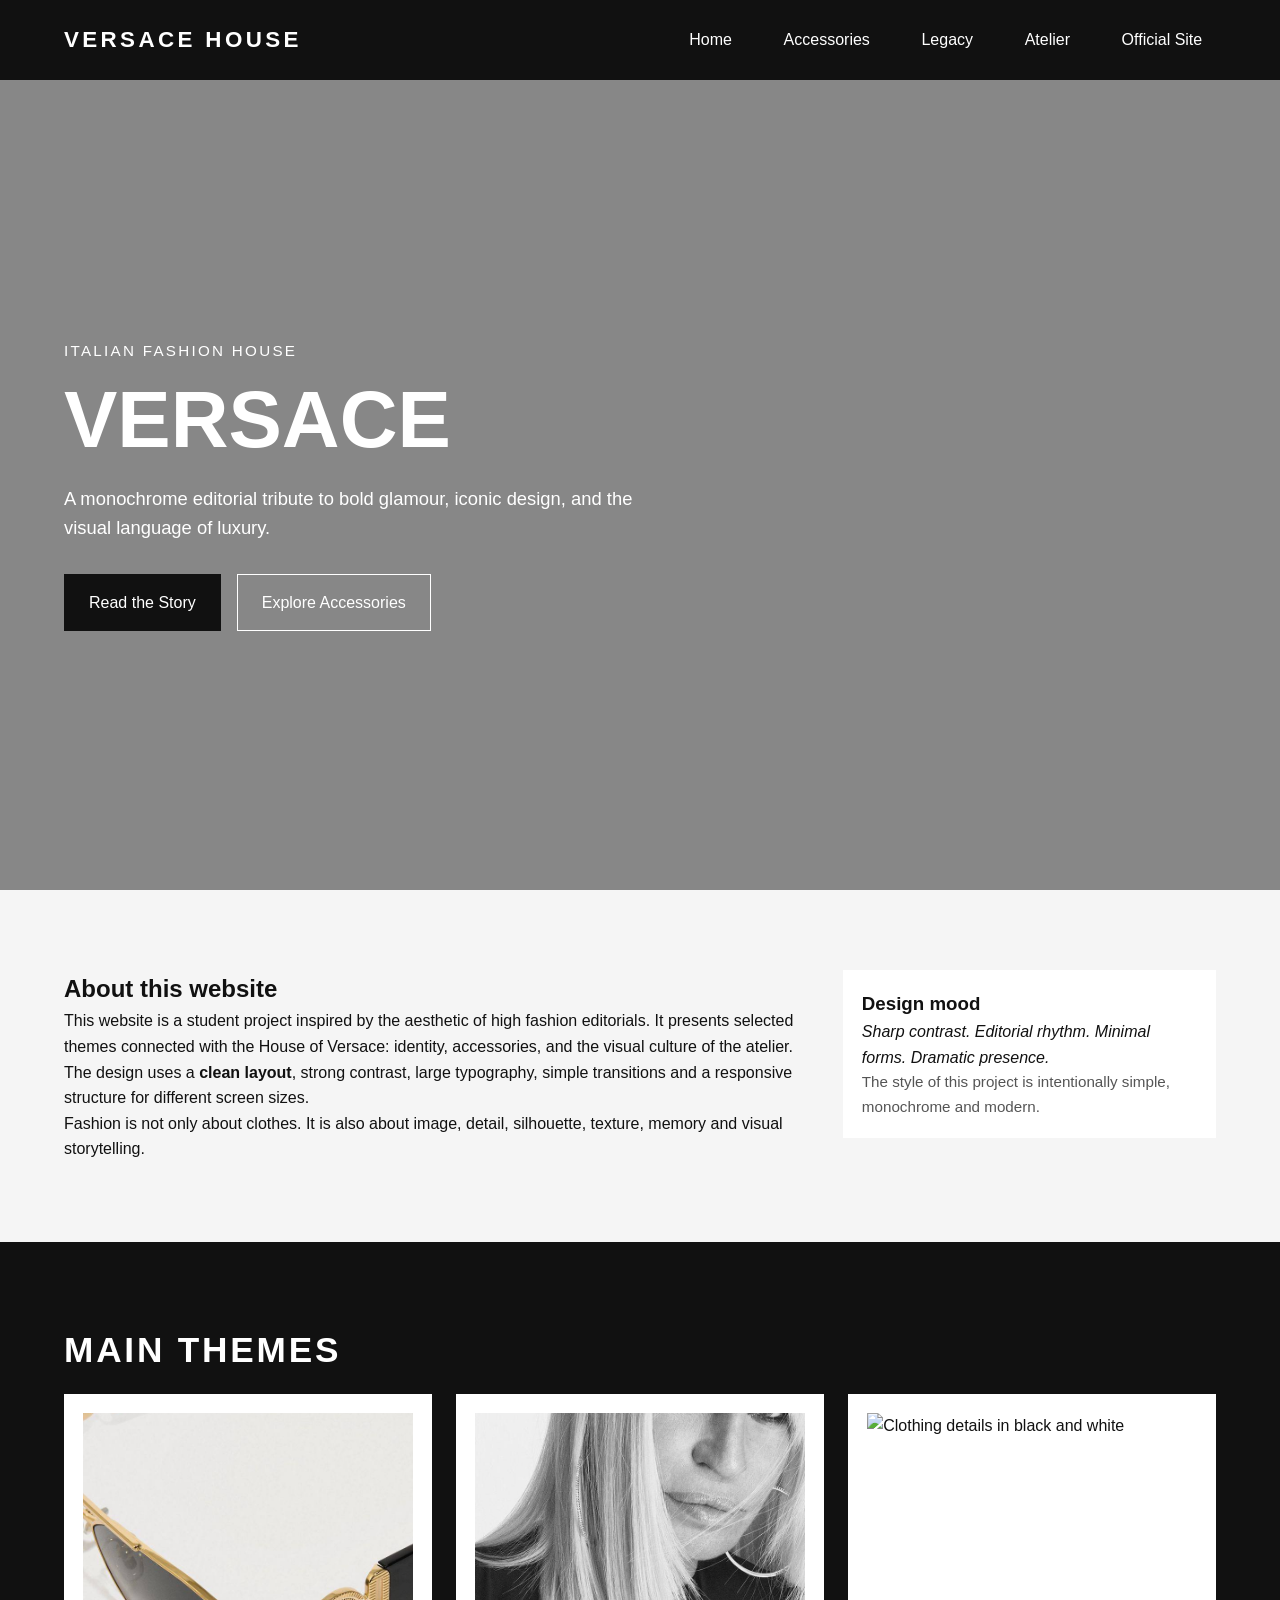
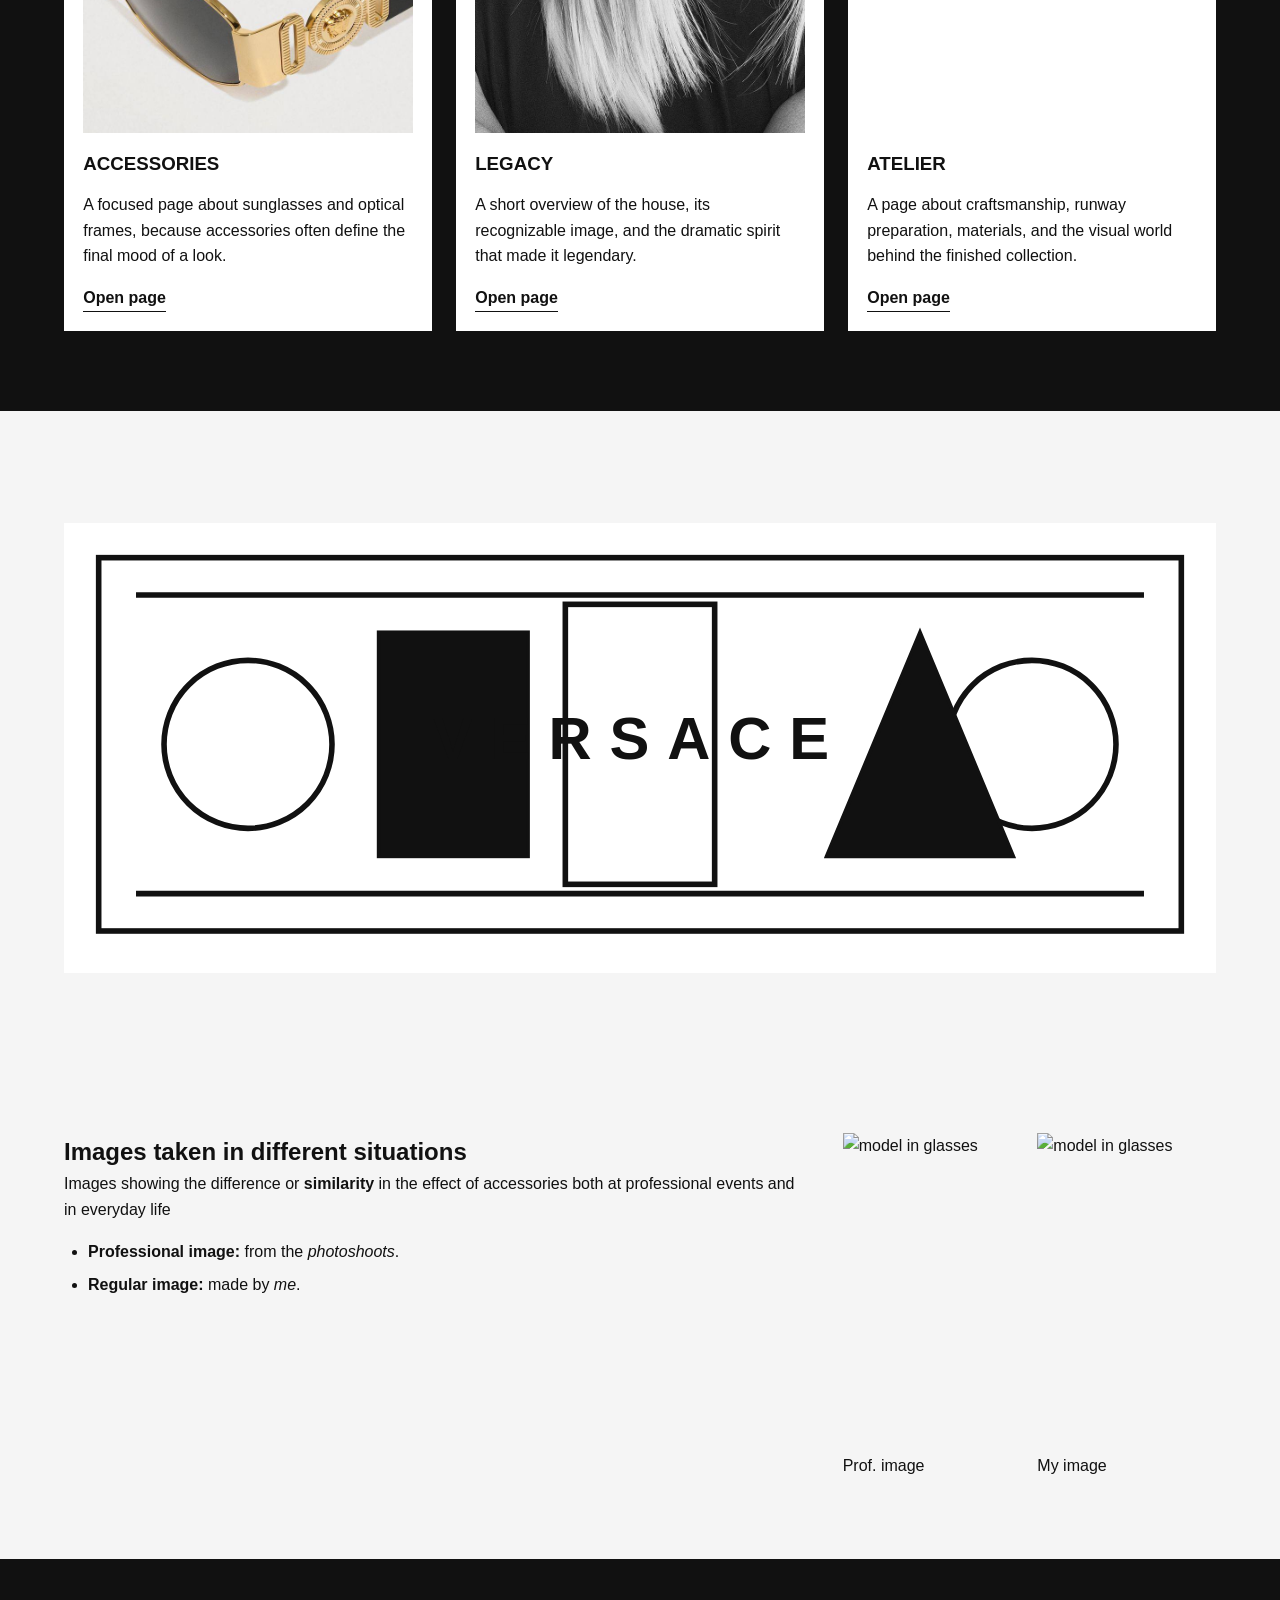
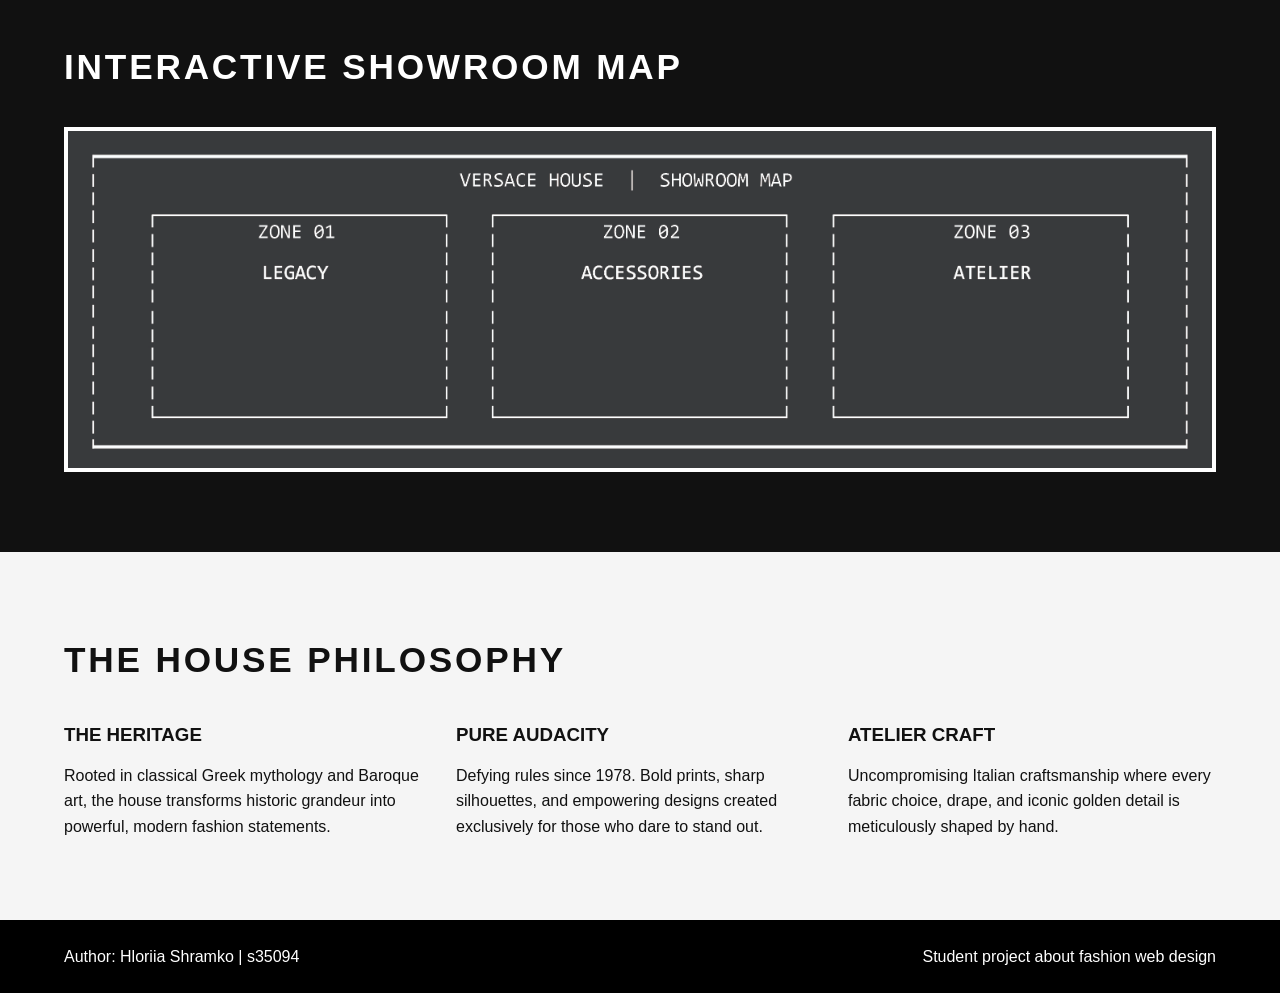
==== commit c3f6f40b: "Update index.html" ====
--- a/index.html
+++ b/index.html
@@ -101,11 +101,11 @@
    </div>
    <div class="image-demo-grid">
     <div class="image-box">
-     <img src="images/photoshoot-glasses.jpg" alt="model in glasses">
+     <img src="https://pin.it/13hw63V65" alt="model in glasses">
      <p class="caption">Prof. image</p>
     </div>
     <div class="image-box">
-     <img src="https://images.unsplash.com/photo-1515886657613-9f3515b0c78f?auto=format&fit=crop&w=900&q=80" alt="External editorial fashion portrait">
+      <img src="images/photoshoot-glasses.jpg" alt="model in glasses">
      <p class="caption">My image</p>
     </div>
    </div>
@@ -116,9 +116,9 @@
    <div class="map-box">
      <img src="images/map-showroom.jpg" alt="Showroom plan with clickable areas" usemap="#showroom-map" class="map-image">
      <map name="showroom-map">
-       <area shape="rect" coords="20,20,220,180" href="legacy.html" alt="Open legacy page">
-       <area shape="rect" coords="240,20,440,180" href="accessories.html" alt="Open accessories page">
-       <area shape="rect" coords="460,20,660,180" href="atelier.html" alt="Open atelier page">
+       <area shape="rect" coords="50,50,230,175" href="legacy.html" alt="Open legacy page">
+       <area shape="rect" coords="255,50,435,175" href="accessories.html" alt="Open accessories page">
+       <area shape="rect" coords="460,50,640,175" href="atelier.html" alt="Open atelier page">
      </map>
     </div>
   </div>
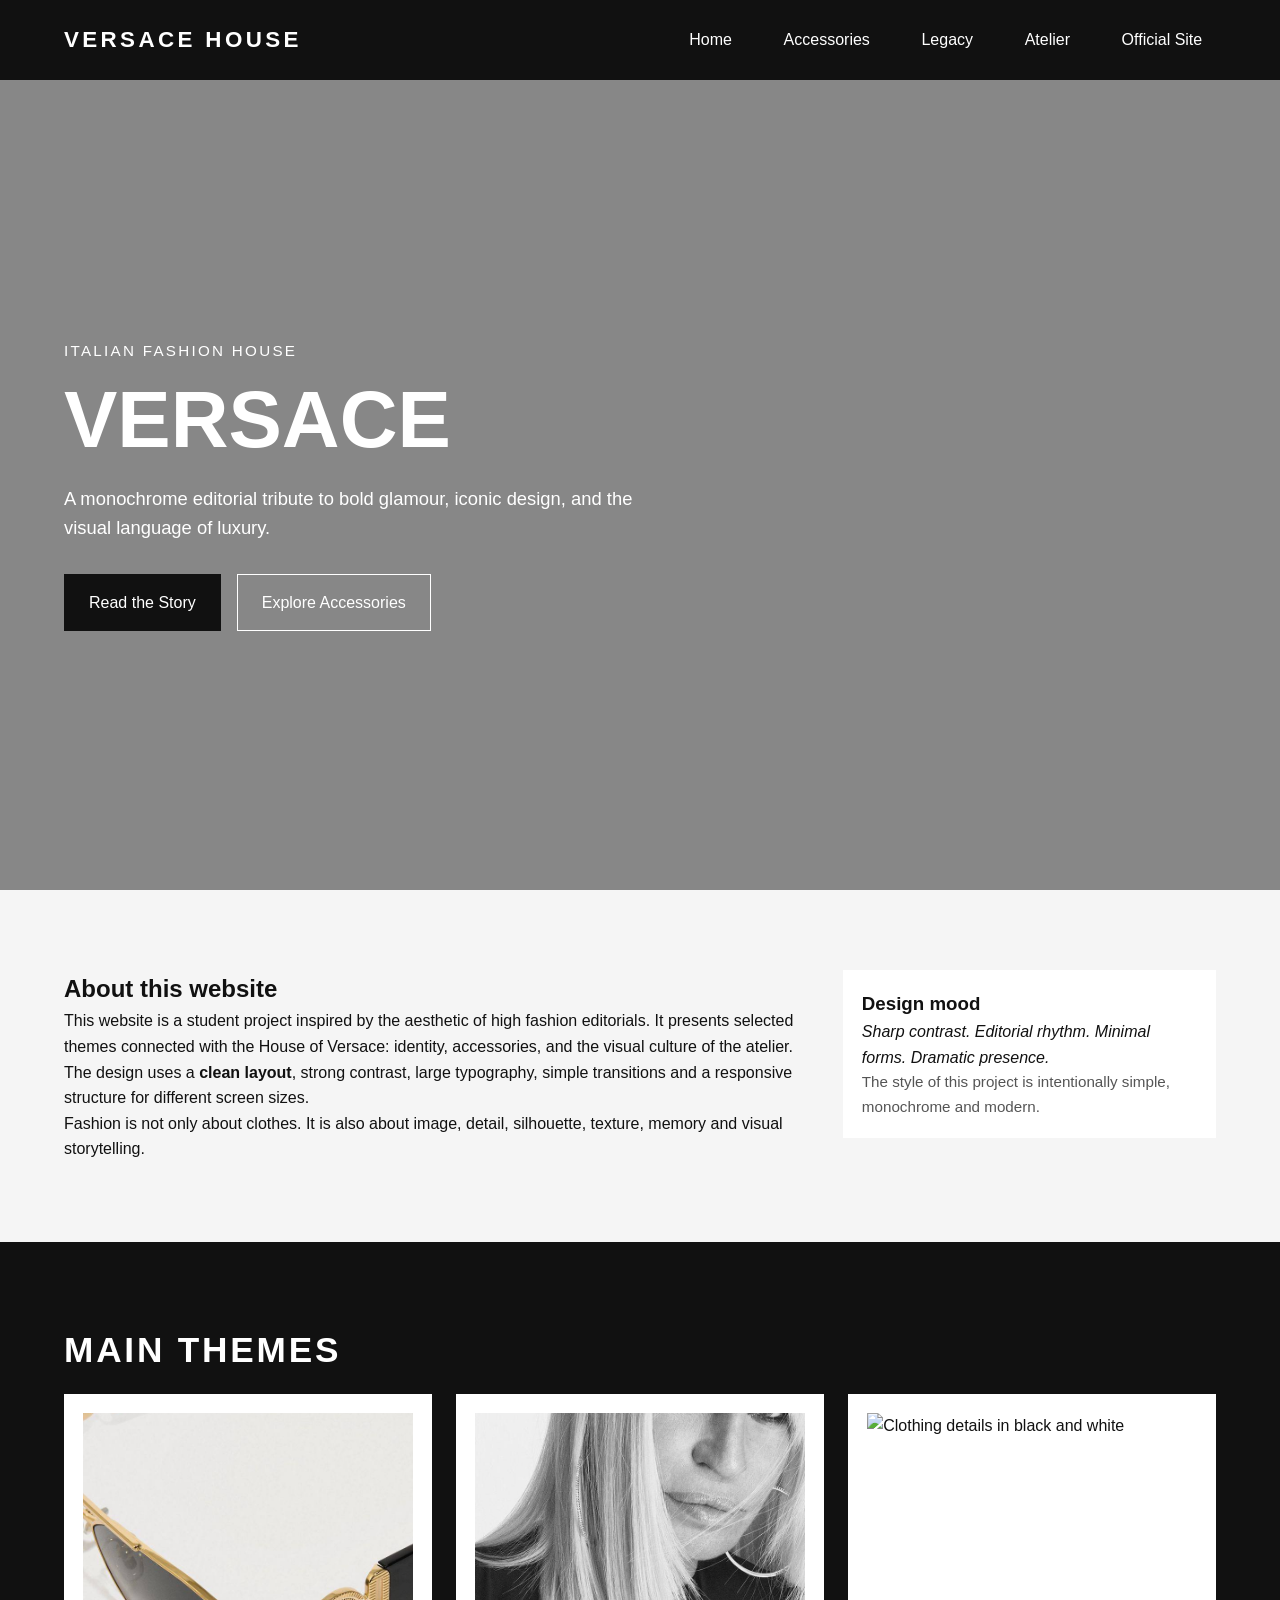
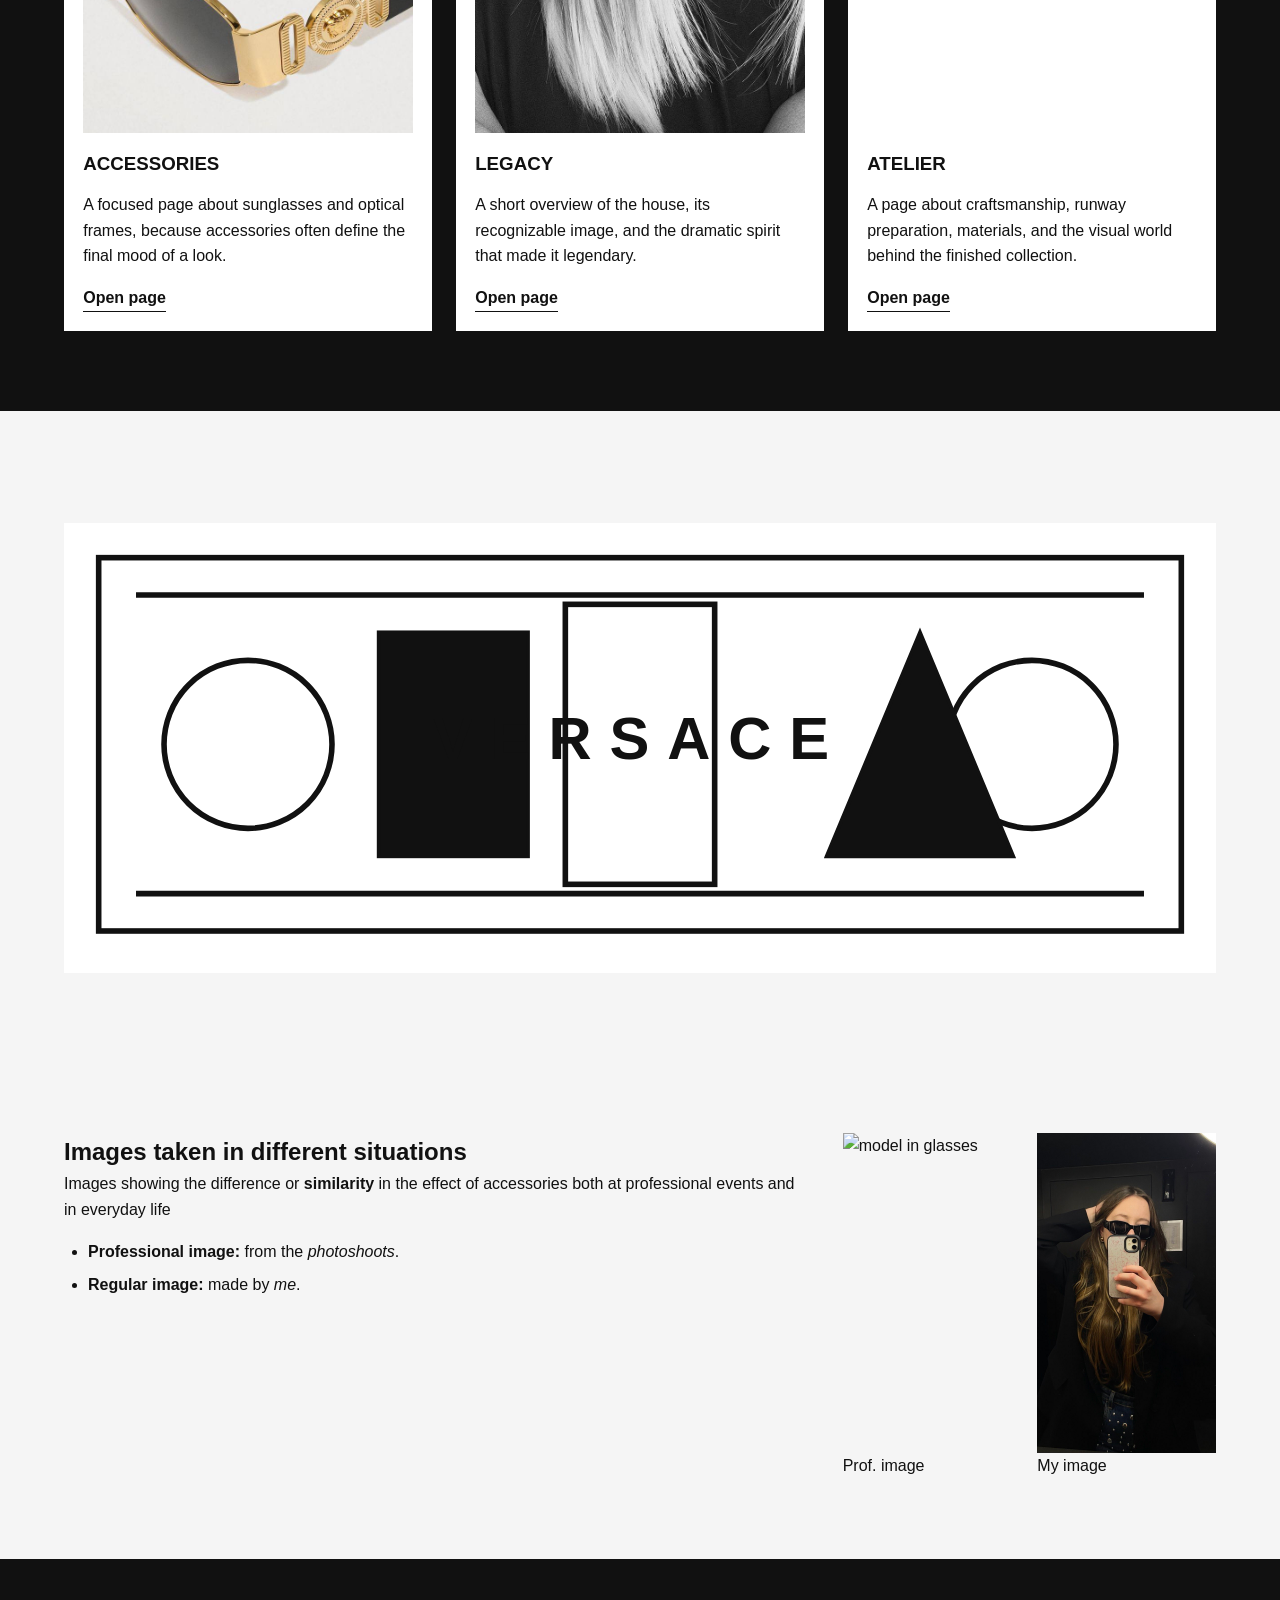
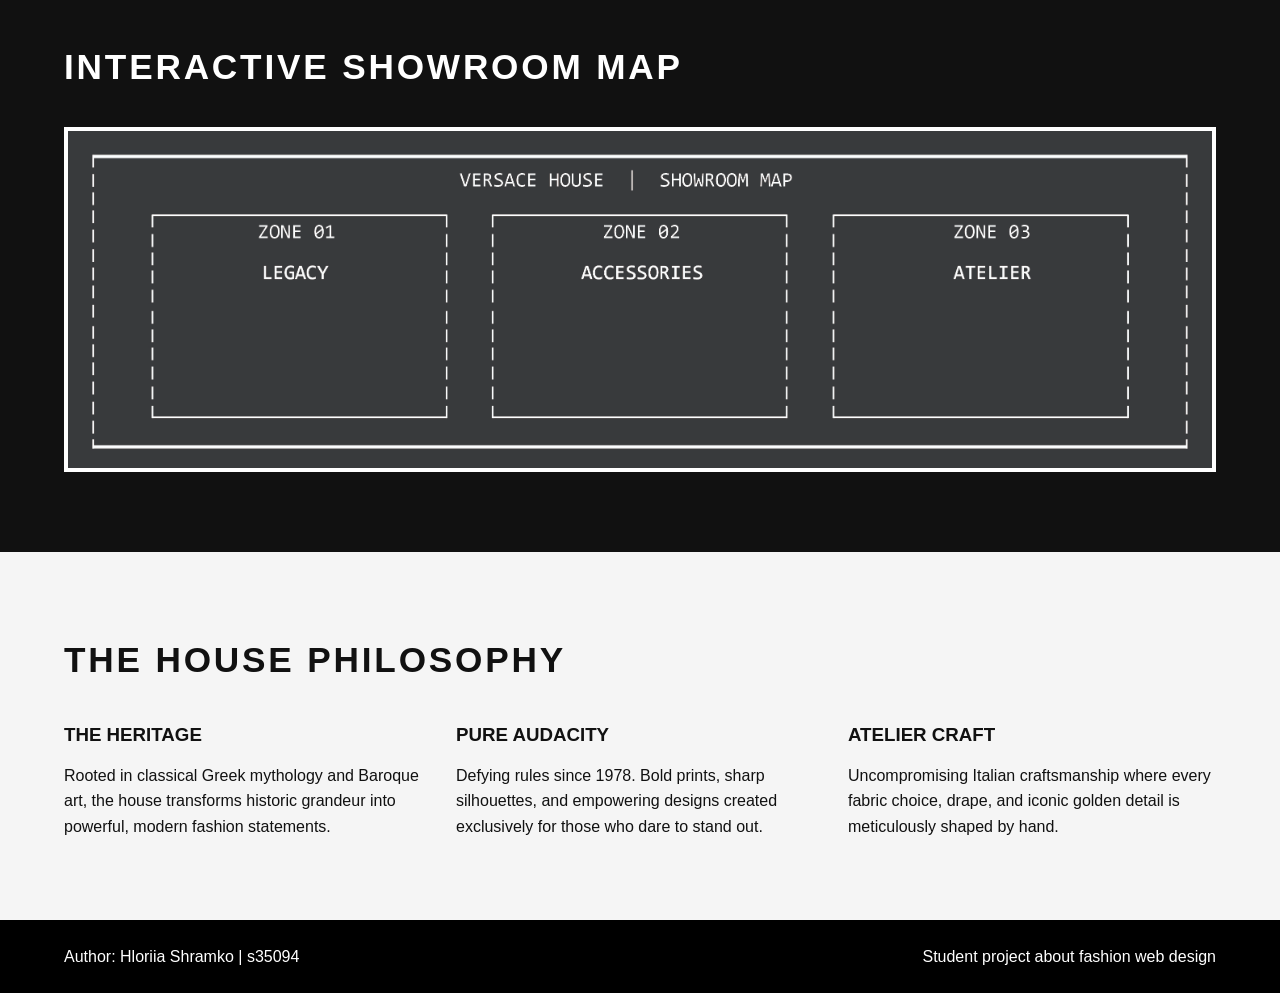
==== commit 42f5e608: "Update index.html" ====
--- a/index.html
+++ b/index.html
@@ -101,7 +101,7 @@
    </div>
    <div class="image-demo-grid">
     <div class="image-box">
-     <img src="https://pin.it/13hw63V65" alt="model in glasses">
+     <img src="https://i.pinimg.com/1200x/34/54/6f/34546f1943934ca0769f1ad1a7526f11.jpg" alt="model in glasses">
      <p class="caption">Prof. image</p>
     </div>
     <div class="image-box">
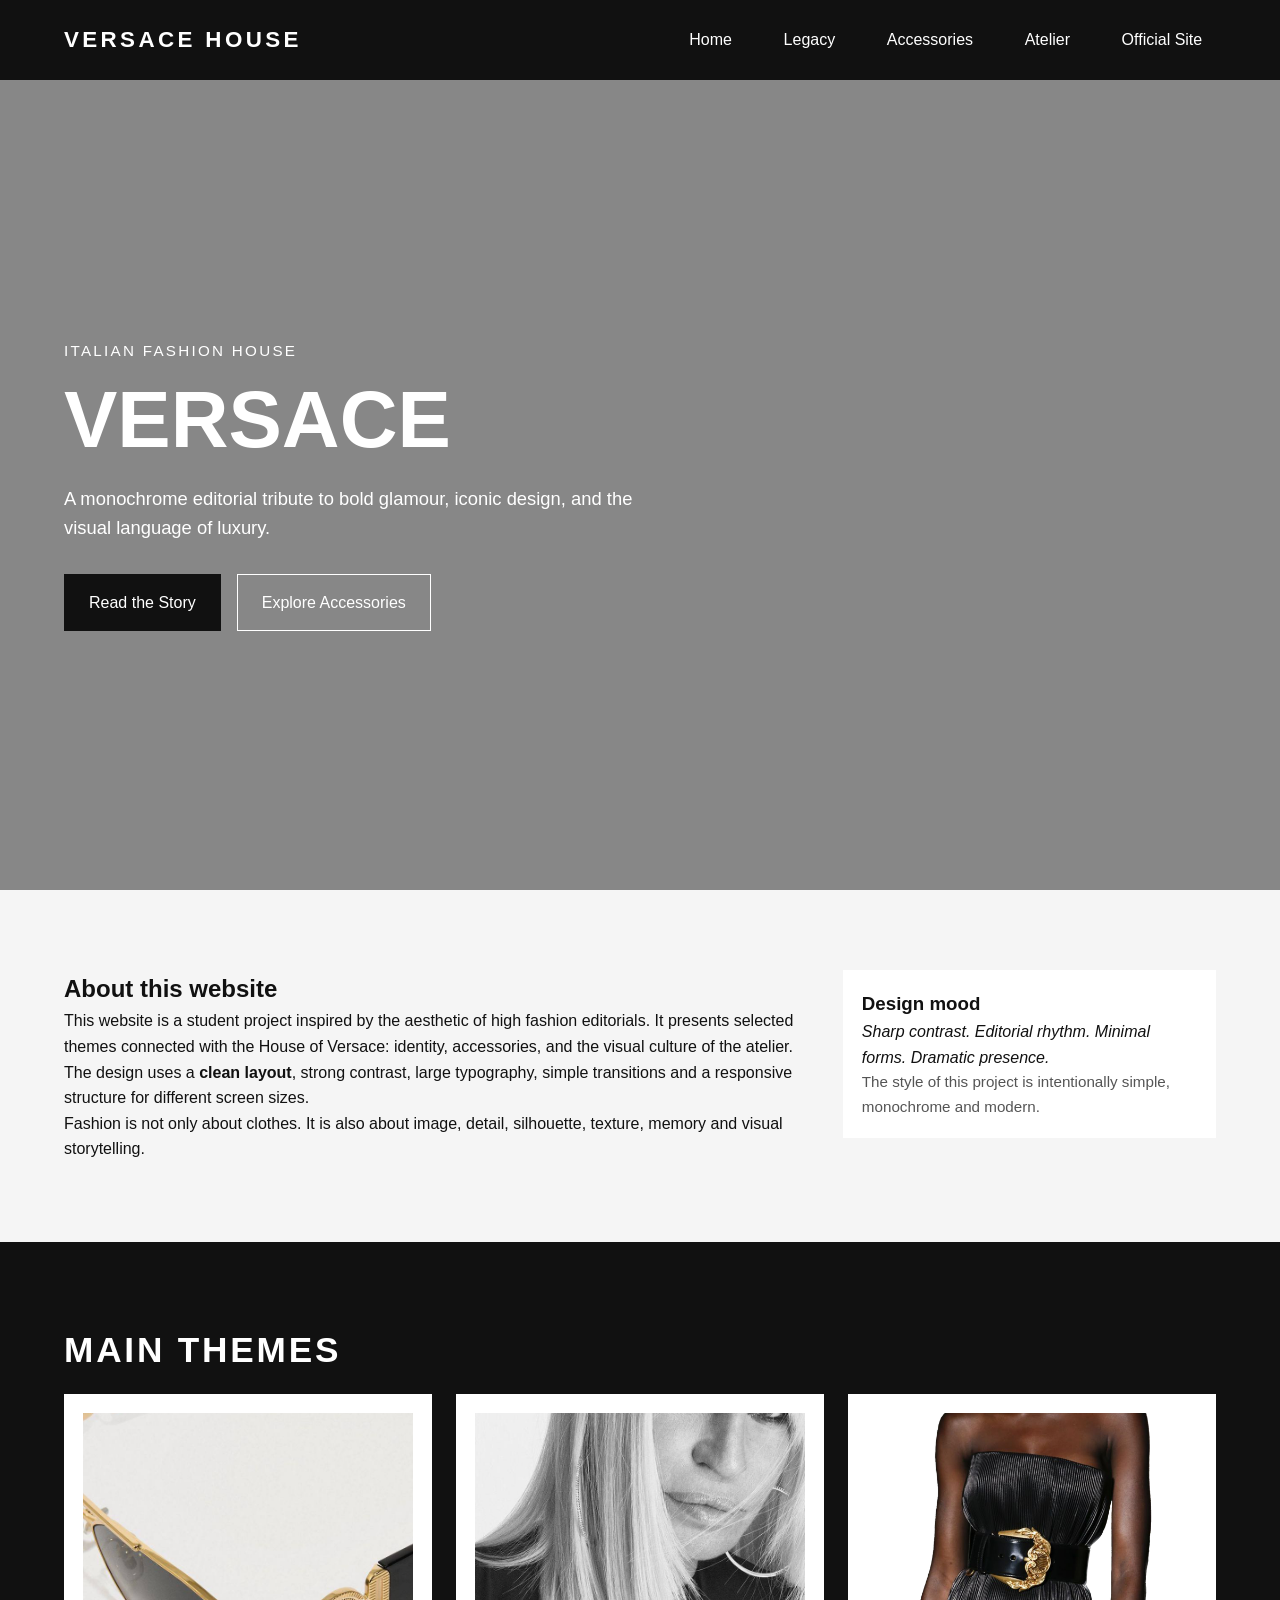
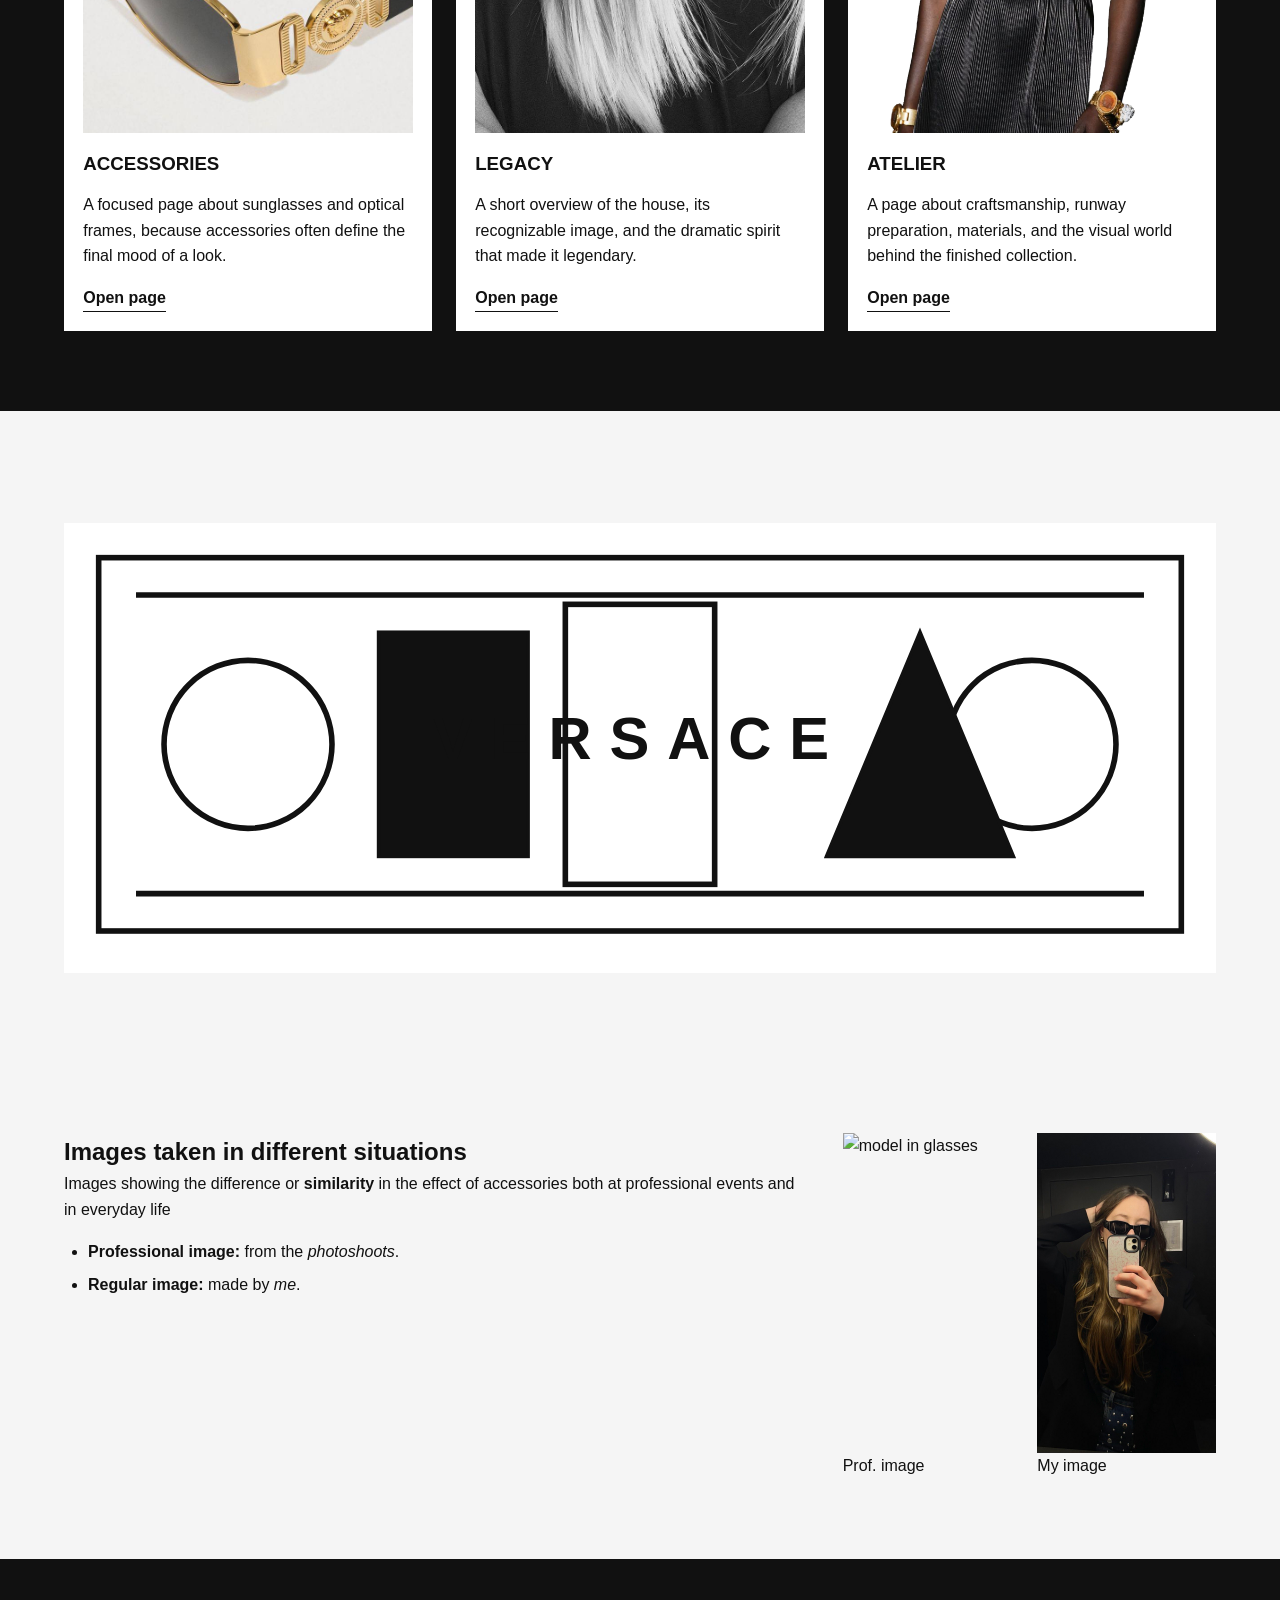
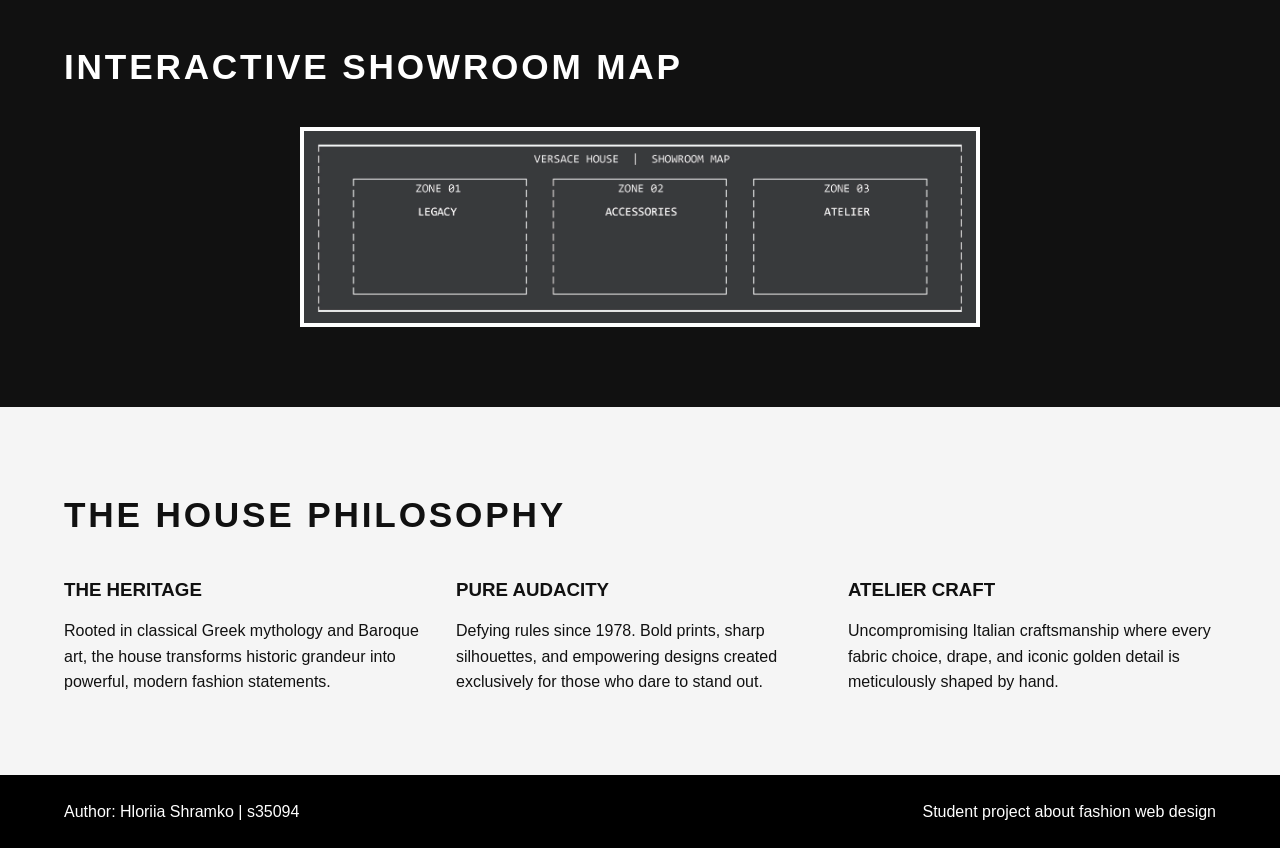
==== commit b0831293: "Update index.html" ====
--- a/index.html
+++ b/index.html
@@ -13,8 +13,8 @@
    <button class="menu-btn" id="menuBtn">Menu</button>
    <nav class="main-nav" id="mainNav">
     <a href="index.html">Home</a>
+    <a href="legacy.html">Legacy</a>
     <a href="accessories.html">Accessories</a>
-    <a href="legacy.html">Legacy</a>
     <a href="atelier.html">Atelier</a>
     <a href="https://www.versace.com/" target="_blank">Official Site</a>
    </nav>
--- a/style.css
+++ b/style.css
@@ -284,10 +284,15 @@
 /* ===== MAP ===== */
 .map-box {
   margin-top: 2rem;
+  text-align: center; /* Центрируем контейнер с картой */
 }
 .map-image {
-  max-width: 100%;
+  /* Мы жестко фиксируем размеры картинки под оригинальный чертеж */
+  width: 680px !important;
+  height: 200px !important;
   border: 4px solid #ffffff;
+  display: block;
+  margin: 0 auto; /* Центрируем саму картинку на темном фоне */
 }
 /* ===== FOOTER ===== */
 .site-footer {
@@ -364,6 +369,12 @@
   .section {
     padding: 3.5rem 0;
   }
+  /* Для мобильных экранов плавно уменьшаем и центрируем карту */
+  .map-image {
+    width: 100% !important;
+    max-width: 680px !important;
+    height: auto !important;
+  }
 }
 @media (min-width: 1600px) {
   body {
@@ -380,3 +391,4 @@
     height: 380px;
   }
 }
+
